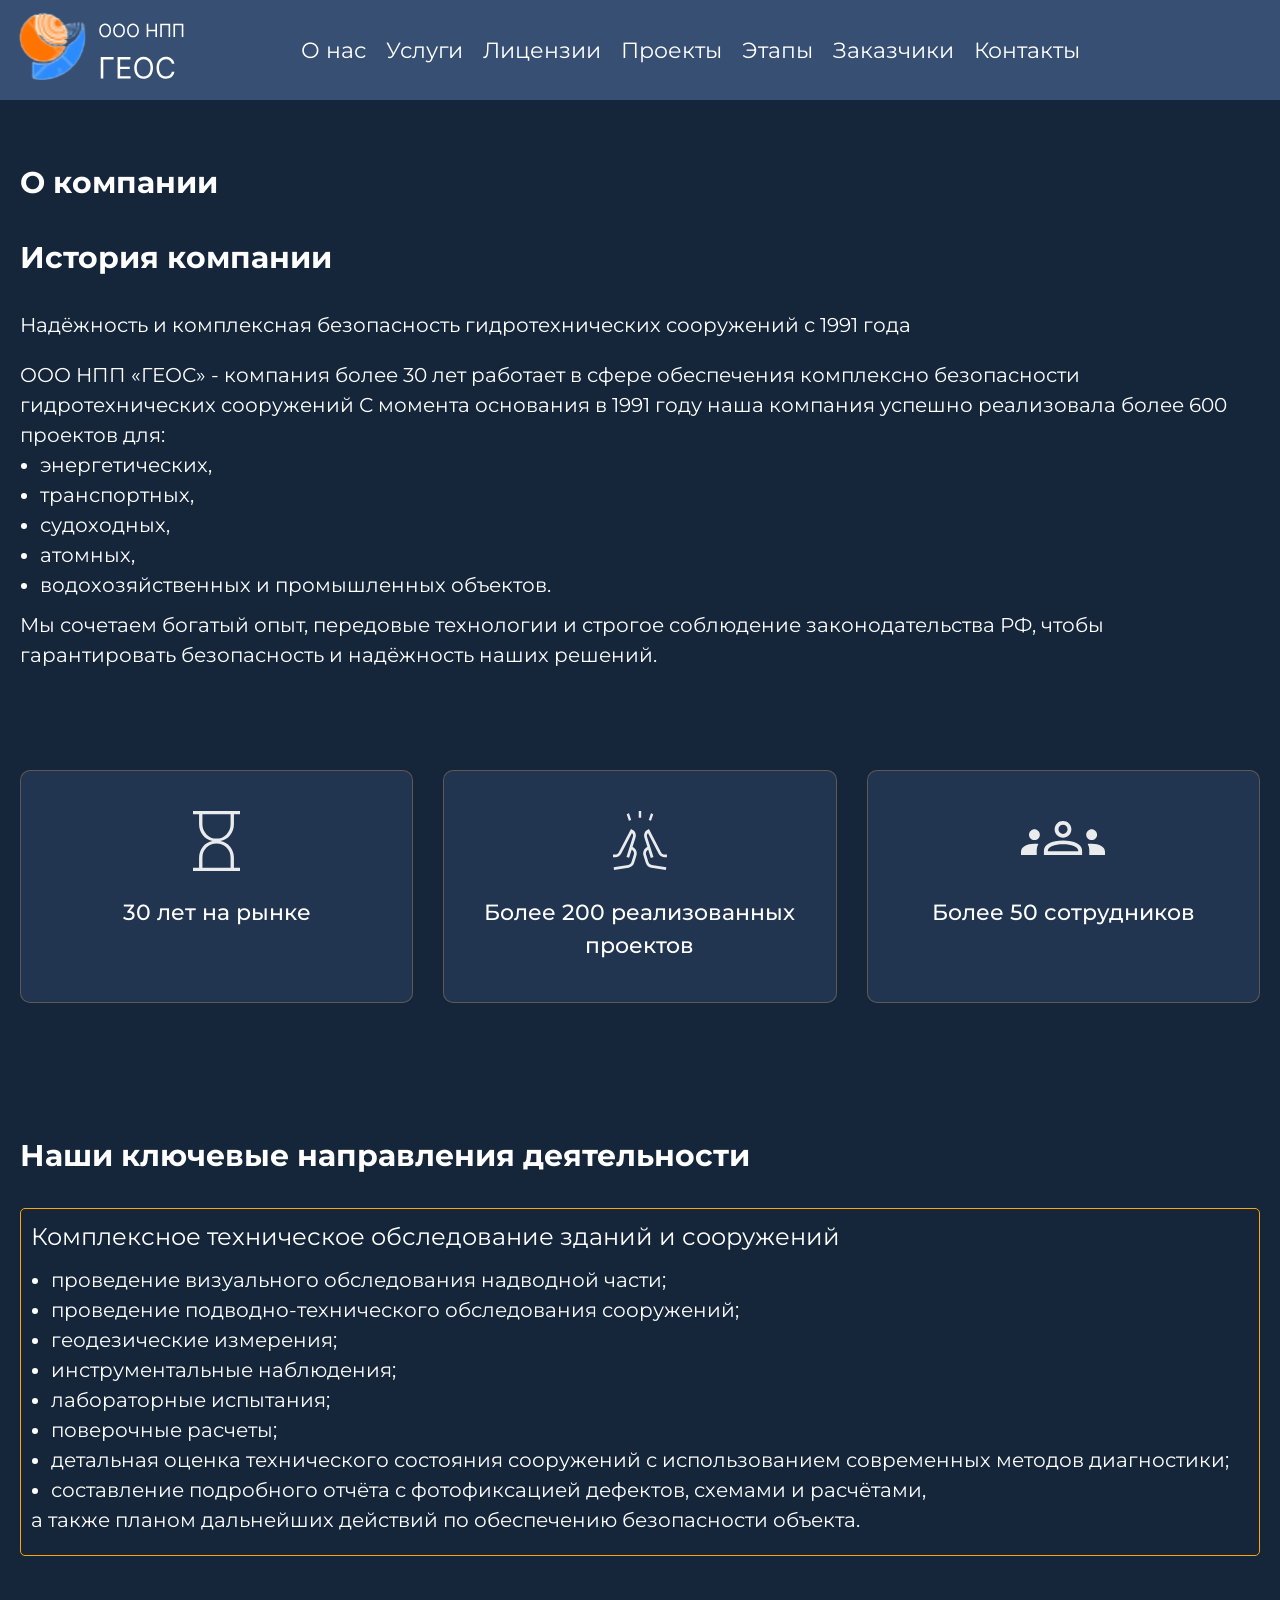
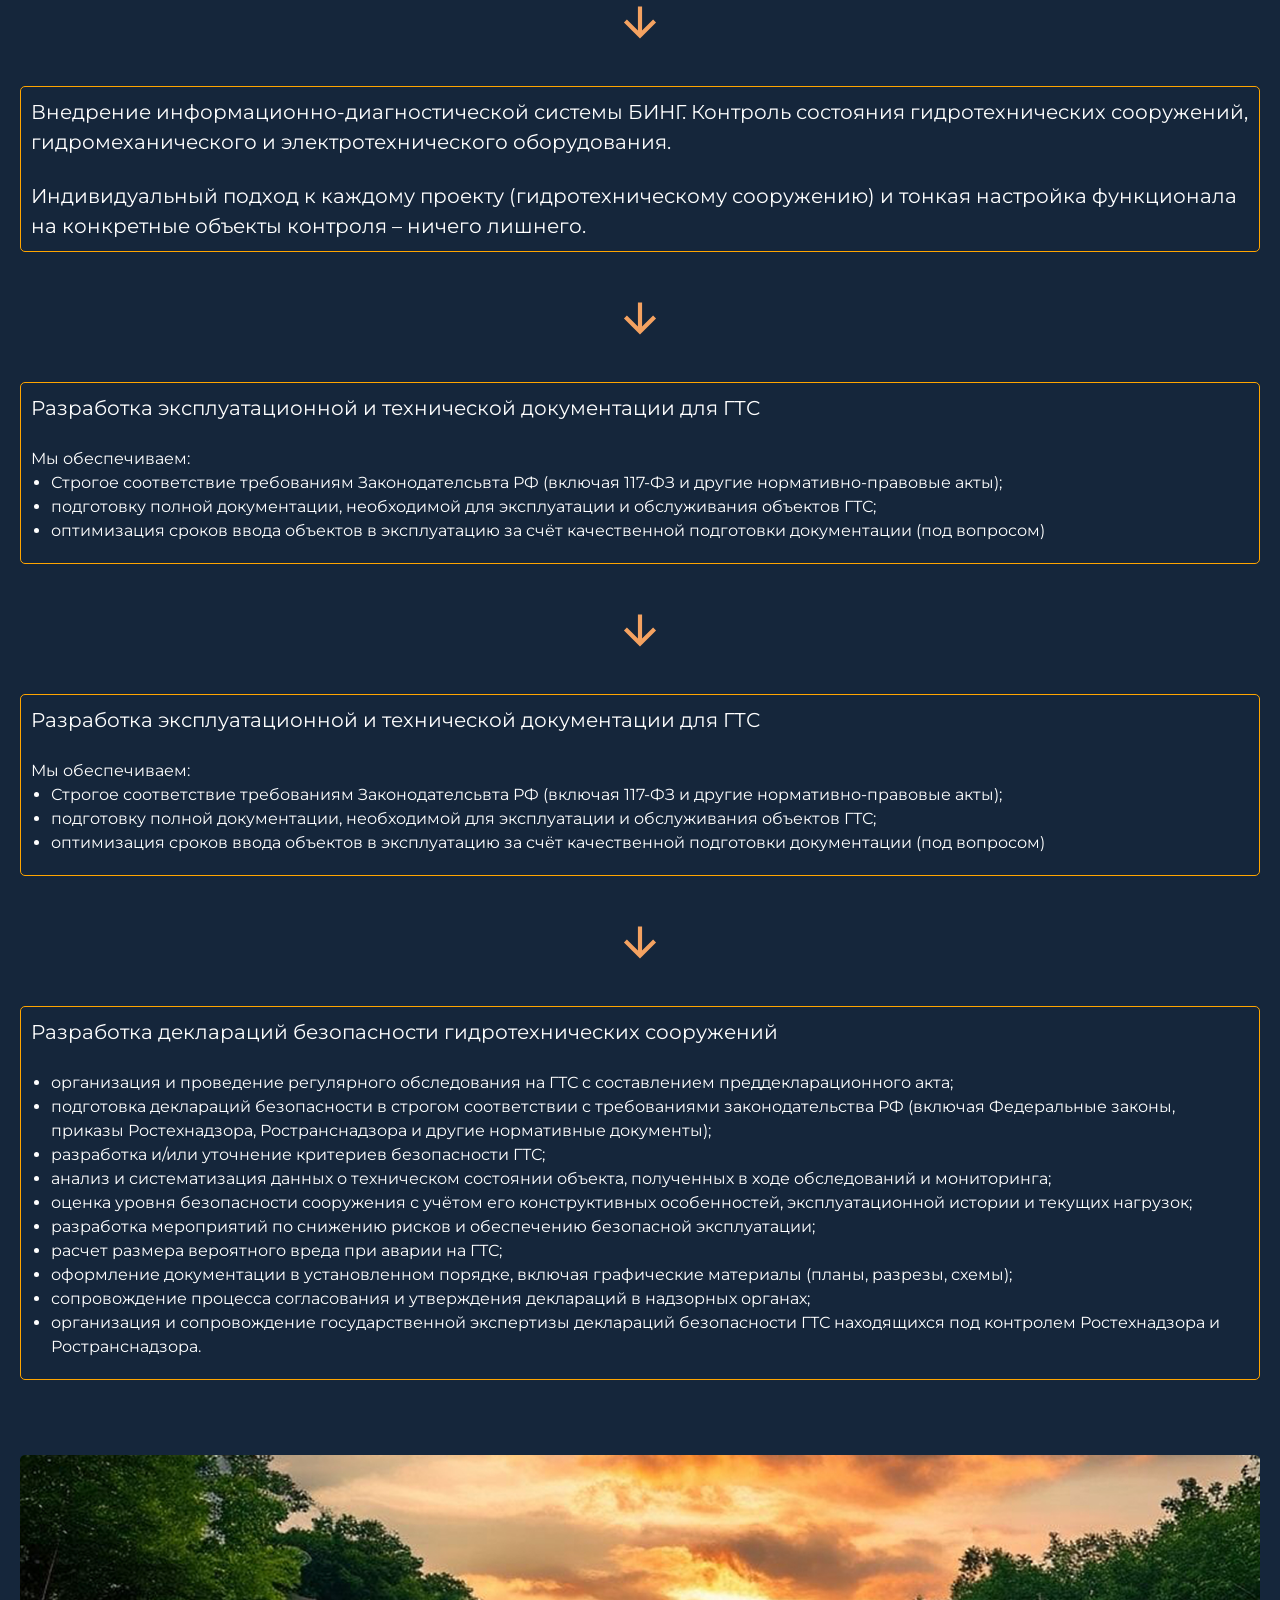
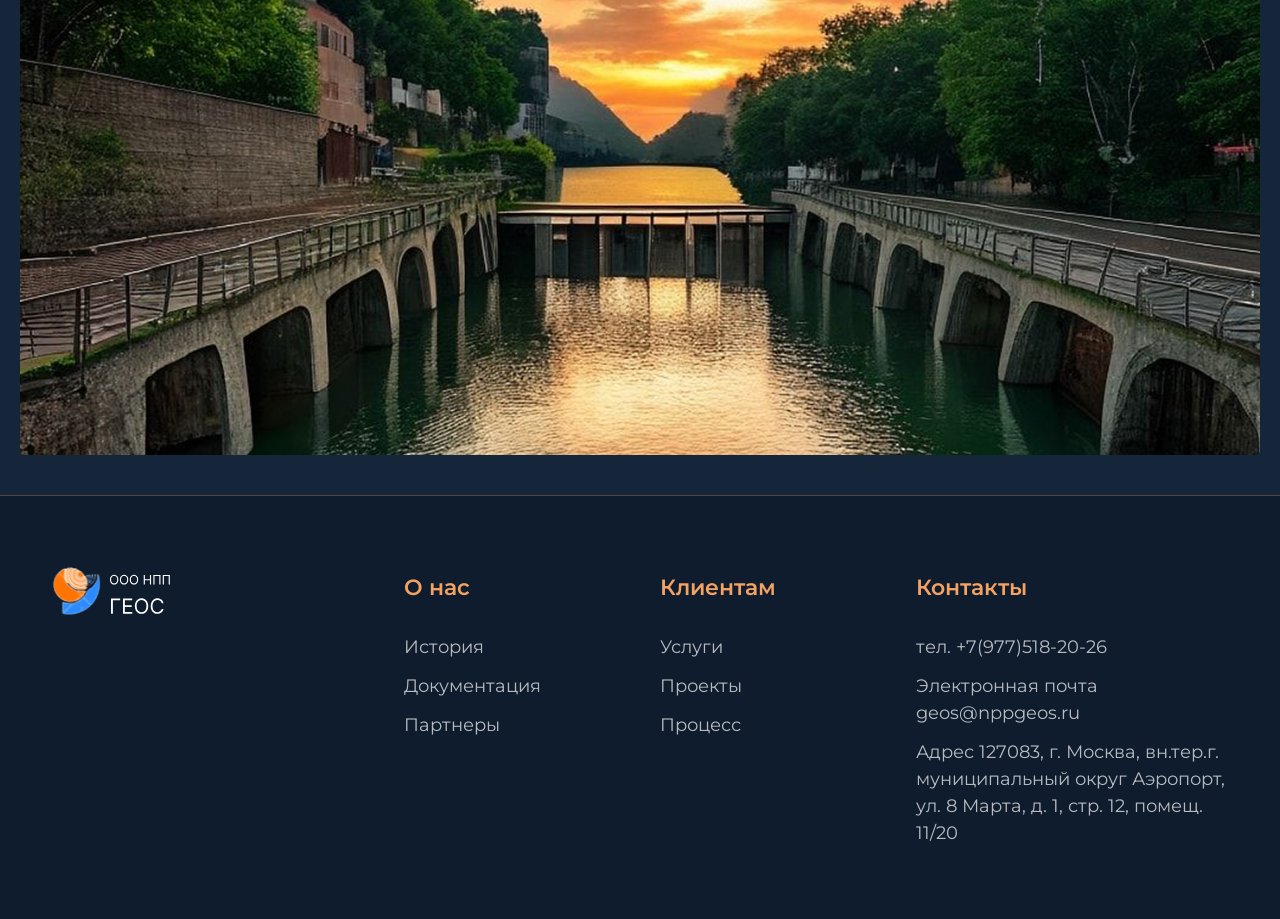
==== about_compony.html @ e4010517 "Initial commit" ====
<!DOCTYPE html>
<html lang="en">
  <head>
    <meta charset="UTF-8" />
    <meta name="viewport" content="width=device-width, initial-scale=1.0" />
    <title>О компании</title>
    <link rel="stylesheet" href="css/reset.css" />
    <link rel="stylesheet" href="css/about_compony.css" />

    <link rel="preconnect" href="https://fonts.googleapis.com" />
    <link rel="preconnect" href="https://fonts.gstatic.com" crossorigin />
    <link
      href="https://fonts.googleapis.com/css2?family=Montserrat:ital,wght@0,100..900;1,100..900&display=swap"
      rel="stylesheet"
    />
  </head>
  <body>
    <header class="header">
      <div class="header__top">
        <div class="container">
          <div class="header__top-inner">
            <a href="./index.html" class="logo">
              <img src="images/logo.svg" alt="ГЕОС" />
            </a>

            <nav class="menu">
              <ul class="menu__list">
                <li>
                  <a href="about_compony.html" class="menu__link">О нас</a>
                </li>
                <li><a href="services.html" class="menu__link">Услуги</a></li>
                <li>
                  <a href="licenses_documentation.html" class="menu__link"
                    >Лицензии</a
                  >
                </li>
                <li><a href="projects.html" class="menu__link">Проекты</a></li>
                <li><a href="#" class="menu__link">Этапы</a></li>
                <li><a href="#" class="menu__link">Заказчики</a></li>
                <li>
                  <a href="our_contacts.html" class="menu__link">Контакты</a>
                </li>
              </ul>
            </nav>

            <button class="burger-btn" aria-label="Открыть меню">
              <span class="burger-line"></span>
              <span class="burger-line"></span>
              <span class="burger-line"></span>
            </button>
          </div>
        </div>
      </div>
    </header>

    <div class="mobile-menu">
      <nav class="mobile-menu__nav">
        <ul class="mobile-menu__list">
          <li>
            <a href="about_compony.html" class="mobile-menu__link">О нас</a>
          </li>
          <li>
            <a href="services.html" class="mobile-menu__link">Услуги</a>
          </li>
          <li>
            <a href="licenses_documentation.html" class="mobile-menu__link"
              >Лицензии</a
            >
          </li>
          <li>
            <a href="projects.html" class="mobile-menu__link">Проекты</a>
          </li>
          <li><a href="#" class="mobile-menu__link">Этапы</a></li>
          <li><a href="#" class="mobile-menu__link">Заказчики</a></li>
          <li>
            <a href="our_contacts.html" class="mobile-menu__link">Контакты</a>
          </li>
        </ul>
      </nav>
    </div>

    <div class="mobile-menu">
      <nav class="mobile-menu__nav">
        <ul class="mobile-menu__list">
          <li>
            <a href="about_compony.html" class="mobile-menu__link">О нас</a>
          </li>
          <li>
            <a href="services.html" class="mobile-menu__link">Услуги</a>
          </li>
          <li>
            <a href="licenses_documentation.html" class="mobile-menu__link"
              >Лицензии</a
            >
          </li>
          <li>
            <a href="projects.html" class="mobile-menu__link">Проекты</a>
          </li>
          <li><a href="#" class="mobile-menu__link">Этапы</a></li>
          <li><a href="#" class="mobile-menu__link">Заказчики</a></li>
          <li>
            <a href="our_contacts.html" class="mobile-menu__link">Контакты</a>
          </li>
        </ul>
      </nav>
    </div>

    <main>
      <div class="container">
        <h2 class="title">О компании</h2>
        <div class="compony__history">
          <h2 class="compony__history__title">История компании</h2>
          <p class="first__paragraph">
            Надёжность и комплексная безопасность гидротехнических сооружений с
            1991 года
          </p>
          <p class="second__paragraph">
            ООО НПП «ГЕОС» - компания более 30 лет работает в сфере обеспечения
            комплексно безопасности гидротехнических сооружений С момента
            основания в 1991 году наша компания успешно реализовала более 600
            проектов для:
          </p>
          <ul class="second__paragraph__menu">
            <li class="second__paragraph__menu__item">энергетических,</li>
            <li class="second__paragraph__menu__item">транспортных,</li>
            <li class="second__paragraph__menu__item">судоходных,</li>
            <li class="second__paragraph__menu__item">атомных,</li>
            <li class="second__paragraph__menu__item">
              водохозяйственных и промышленных объектов.
            </li>
          </ul>
          <p class="third__paragraph">
            Мы сочетаем богатый опыт, передовые технологии и строгое соблюдение
            законодательства РФ, чтобы гарантировать безопасность и надёжность
            наших решений.
          </p>
        </div>
        <div class="about__info">
          <div class="about__info__card">
            <img src="./images/time.svg" alt="" />
            <p class="about__info__card__text">30 лет на рынке</p>
          </div>
          <div class="about__info__card">
            <img src="./images/project.svg" alt="" />
            <p class="about__info__card__text">
              Более 200 реализованных проектов
            </p>
          </div>
          <div class="about__info__card">
            <img
              src="./images/staffs.svg"
              alt=""
              class="about__info__card__img__staffs"
            />
            <p class="about__info__card__text__staffs">Более 50 сотрудников</p>
          </div>
        </div>
        <div class="activity">
          <h2 class="compony__activity__title">
            Наши ключевые направления деятельности
          </h2>
          <div class="first__activity">
            <p class="title__first__activity">
              Комплексное техническое обследование зданий и сооружений
            </p>
            <ul class="first__activity__list">
              <li class="item__activity__list">
                проведение визуального обследования надводной части;
              </li>
              <li class="item__activity__list">
                проведение подводно-технического обследования сооружений;
              </li>
              <li class="item__activity__list">геодезические измерения;</li>
              <li class="item__activity__list">инструментальные наблюдения;</li>
              <li class="item__activity__list">лабораторные испытания;</li>
              <li class="item__activity__list">поверочные расчеты;</li>
              <li class="item__activity__list">
                детальная оценка технического состояния сооружений с
                использованием современных методов диагностики;
              </li>
              <li class="item__activity__list">
                составление подробного отчёта с фотофиксацией дефектов, схемами
                и расчётами,
              </li>
              <p class="last__first__activity">
                а также планом дальнейших действий по обеспечению безопасности
                объекта.
              </p>
            </ul>
          </div>
          <div class="arrow__down">
            <svg viewBox="0 0 24 24">
              <path d="M12 5v14M5 12l7 7 7-7" />
            </svg>
          </div>
          <div class="second__activity">
            <p class="second__activity__text">
              Внедрение информационно-диагностической системы БИНГ. Контроль
              состояния гидротехнических сооружений, гидромеханического и
              электротехнического оборудования.
            </p>
            <br />
            <p class="second__activity__text">
              Индивидуальный подход к каждому проекту (гидротехническому
              сооружению) и тонкая настройка функционала на конкретные объекты
              контроля – ничего лишнего.
            </p>
          </div>
          <div class="arrow__down">
            <svg viewBox="0 0 24 24">
              <path d="M12 5v14M5 12l7 7 7-7" />
            </svg>
          </div>
          <div class="fourth__activity">
            <p class="title__fourth__activity">
              Разработка эксплуатационной и технической документации для ГТС
            </p>
            <br />
            <p class="text__fourth__activity">Мы обеспечиваем:</p>
            <ul class="list__third__activity">
              <li class="item__third__activity">
                Строгое соответствие требованиям Законодателсьвта РФ (включая
                117-ФЗ и другие нормативно-правовые акты);
              </li>
              <li class="item__third__activity">
                подготовку полной документации, необходимой для эксплуатации и
                обслуживания объектов ГТС;
              </li>
              <li class="item__third__activity">
                оптимизация сроков ввода объектов в эксплуатацию за счёт
                качественной подготовки документации (под вопросом)
              </li>
            </ul>
          </div>
          <div class="arrow__down">
            <svg viewBox="0 0 24 24">
              <path d="M12 5v14M5 12l7 7 7-7" />
            </svg>
          </div>
          <div class="fourth__activity">
            <p class="title__fourth__activity">
              Разработка эксплуатационной и технической документации для ГТС
            </p>
            <br />
            <p class="text__fourth__activity">Мы обеспечиваем:</p>
            <ul class="list__third__activity">
              <li class="item__third__activity">
                Строгое соответствие требованиям Законодателсьвта РФ (включая
                117-ФЗ и другие нормативно-правовые акты);
              </li>
              <li class="item__third__activity">
                подготовку полной документации, необходимой для эксплуатации и
                обслуживания объектов ГТС;
              </li>
              <li class="item__third__activity">
                оптимизация сроков ввода объектов в эксплуатацию за счёт
                качественной подготовки документации (под вопросом)
              </li>
            </ul>
          </div>
          <div class="arrow__down">
            <svg viewBox="0 0 24 24">
              <path d="M12 5v14M5 12l7 7 7-7" />
            </svg>
          </div>
          <div class="fifth__activity">
            <p class="title__fifth__activity">
              Разработка деклараций безопасности гидротехнических сооружений
            </p>
            <br />
            <ul class="list__third__activity">
              <li class="item__third__activity">
                организация и проведение регулярного обследования на ГТС с
                составлением преддекларационного акта;
              </li>
              <li class="item__third__activity">
                подготовка деклараций безопасности в строгом соответствии с
                требованиями законодательства РФ (включая Федеральные законы,
                приказы Ростехнадзора, Ространснадзора и другие нормативные
                документы);
              </li>
              <li class="item__third__activity">
                разработка и/или уточнение критериев безопасности ГТС;
              </li>
              <li class="item__third__activity">
                анализ и систематизация данных о техническом состоянии объекта,
                полученных в ходе обследований и мониторинга;
              </li>
              <li class="item__third__activity">
                оценка уровня безопасности сооружения с учётом его
                конструктивных особенностей, эксплуатационной истории и текущих
                нагрузок;
              </li>
              <li class="item__third__activity">
                разработка мероприятий по снижению рисков и обеспечению
                безопасной эксплуатации;
              </li>
              <li class="item__third__activity">
                расчет размера вероятного вреда при аварии на ГТС;
              </li>
              <li class="item__third__activity">
                оформление документации в установленном порядке, включая
                графические материалы (планы, разрезы, схемы);
              </li>
              <li class="item__third__activity">
                сопровождение процесса согласования и утверждения деклараций в
                надзорных органах;
              </li>
              <li class="item__third__activity">
                организация и сопровождение государственной экспертизы
                деклараций безопасности ГТС находящихся под контролем
                Ростехнадзора и Ространснадзора.
              </li>
            </ul>
          </div>
          <img src="./images/main-image.jpg" alt="" class="main__image" />
        </div>
      </div>
    </main>
    <footer class="footer">
      <img src="./images/logo.svg" alt="" class="footer__image" />
      <div class="container__about__us">
        <p class="about__us__title">О нас</p>
        <ul class="about__us__menu">
          <li class="about__us__menu__item">
            <a href="#" class="menu__link__item">История</a>
          </li>
          <li class="about__us__menu__item">
            <a href="#" class="menu__link__item">Документация</a>
          </li>
          <li class="about__us__menu__item">
            <a href="#" class="menu__link__item">Партнеры</a>
          </li>
        </ul>
      </div>

      <div class="container__clients">
        <p class="clients__title">Клиентам</p>
        <ul class="clients__menu">
          <li class="clients__menu__item">
            <a href="#" class="menu__link__item">Услуги</a>
          </li>
          <li class="clients__menu__item">
            <a href="#" class="menu__link__item">Проекты</a>
          </li>
          <li class="clients__menu__item">
            <a href="#" class="menu__link__item">Процесс</a>
          </li>
        </ul>
      </div>

      <div class="container__contacts">
        <p class="contacts__title">Контакты</p>
        <ul class="contacts__menu">
          <li class="contacts__menu__item">тел. +7(977)518-20-26</li>
          <li class="contacts__menu__item">
            <a href="#" class="menu__link__item"
              >Электронная почта geos@nppgeos.ru</a
            >
          </li>
          <li class="contacts__menu__item">
            <a href="#" class="menu__link__item"
              >Адрес 127083, г. Москва, вн.тер.г. муниципальный округ Аэропорт,
              ул. 8 Марта, д. 1, стр. 12, помещ. 11/20</a
            >
          </li>
        </ul>
      </div>
    </footer>

    <script>
      // Бургер меню
      const burgerBtn = document.querySelector(".burger-btn");
      const mobileMenu = document.querySelector(".mobile-menu");
      const body = document.body;

      // Создаем оверлей
      const overlay = document.createElement("div");
      overlay.className = "mobile-menu-overlay";
      document.body.appendChild(overlay);

      // Функция закрытия меню
      function closeMenu() {
        burgerBtn.classList.remove("active");
        mobileMenu.classList.remove("active");
        overlay.classList.remove("active");
        body.classList.remove("menu-open");
      }

      // Функция открытия меню
      function openMenu() {
        burgerBtn.classList.add("active");
        mobileMenu.classList.add("active");
        overlay.classList.add("active");
        body.classList.add("menu-open");
      }

      // Открытие/закрытие меню по клику на бургер
      burgerBtn.addEventListener("click", () => {
        if (mobileMenu.classList.contains("active")) {
          closeMenu();
        } else {
          openMenu();
        }
      });

      // Закрытие по клику на оверлей
      overlay.addEventListener("click", closeMenu);

      // Закрытие по клику на пункт меню (с небольшим таймаутом, чтобы ссылка успела сработать)
      const mobileLinks = document.querySelectorAll(".mobile-menu__link");
      mobileLinks.forEach((link) => {
        link.addEventListener("click", (e) => {
          const href = link.getAttribute("href");

          // Если это якорная ссылка (#) — предотвращаем переход, только закрываем
          if (href === "#" || href === "") {
            e.preventDefault();
            closeMenu();
            return;
          }

          // Для обычных ссылок (about_compony.html и т.д.) — закрываем меню с задержкой
          // чтобы браузер успел инициировать переход
          setTimeout(closeMenu, 100);
        });
      });

      // Закрытие по Escape
      document.addEventListener("keydown", (e) => {
        if (e.key === "Escape" && mobileMenu.classList.contains("active")) {
          closeMenu();
        }
      });

      // Закрытие при ресайзе экрана (если меню было открыто на мобильном и перешли на десктоп)
      window.addEventListener("resize", () => {
        if (
          window.innerWidth > 992 &&
          mobileMenu.classList.contains("active")
        ) {
          closeMenu();
        }
      });
    </script>
  </body>
</html>
---- css/about_compony.css ----
/* ======================
   ПЕРЕМЕННЫЕ И БАЗОВЫЕ СТИЛИ
====================== */

:root {
  --color-primary: #15263b;
  --color-secondary: #364f72;
  --color-accent: #f4a261;
  --color-accent-dark: #e76f51;
  --color-accent-hover: #e59349;
  --color-light-bg: #e8f4f8;
  --color-text: #ffffff;
  --color-text-muted: rgba(255, 255, 255, 0.7);
  --color-border: rgba(244, 162, 97, 0.3);

  --font-xs: 14px;
  --font-sm: 16px;
  --font-base: 18px;
  --font-md: 22px;
  --font-lg: 28px;
  --font-xl: 36px;
  --font-2xl: 48px;
  --font-3xl: 72px;

  --transition-fast: 0.2s ease-in-out;
  --transition-base: 0.3s ease;
  --transition-slow: 0.4s ease;

  --shadow-sm: 0 4px 12px rgba(0, 0, 0, 0.15);
  --shadow-md: 0 8px 20px rgba(244, 162, 97, 0.3);
  --shadow-lg: 0 15px 40px rgba(244, 162, 97, 0.25);
  --shadow-xl: 0 20px 40px rgba(0, 0, 0, 0.4);

  --radius-sm: 5px;
  --radius-md: 10px;
}

html {
  box-sizing: border-box;
}

*,
*::before,
*::after {
  box-sizing: inherit;
}

body {
  margin: 0;
  font-family: "Montserrat";
  line-height: 1.5;
  background-color: #15263b;
  color: #fff;
}

a {
  text-decoration: none;
  color: inherit;
}

ul {
  list-style: none;
  padding: 0;
  margin: 0;
}

.container {
  max-width: 1370px;
  margin: 0 auto;
  padding: 0 20px;
}

.header {
  min-height: auto;
  color: #fff;
  background-repeat: no-repeat;
  background-position: center;
  background-size: cover;
  background-color: #15263b;
  margin-bottom: 60px;
}

/* ======================
       TOP BAR
    ====================== */

.header__top {
  width: 100%;
  background-color: #364f72;
}

.header__top-inner {
  height: 100px;
  display: grid;
  grid-template-columns: 250px 1fr 150px;
  align-items: center;
}

.header__top .container {
  max-width: 100%;
  padding: 0 15px;
}

.logo {
  justify-self: start;
}

.logo img {
  display: block;
  width: 170px;
}

/* ======================
       MENU
    ====================== */

.menu {
  justify-self: center;
}

.menu__list {
  display: flex;
  align-items: center;
  gap: 35px;
}

.menu__link {
  font-size: var(--font-lg);
  transition: var(--transition-base);
  white-space: nowrap;
  position: relative;
  padding: 5px 0;
}

.menu__link::after {
  content: "";
  position: absolute;
  bottom: 0;
  left: 50%;
  width: 0;
  height: 2px;
  background: var(--color-accent);
  transition: all var(--transition-base);
  transform: translateX(-50%);
}

.menu__link:hover {
  opacity: 1;
  color: var(--color-accent);
}

.menu__link:hover::after {
  width: 100%;
}

.compony__history__title,
.title,
.compony__activity__title {
  font-size: 30px;
  margin-bottom: 30px;
}

.first__paragraph {
  font-size: 20px;
  margin-bottom: 20px;
}

.second__paragraph {
  line-height: 1.5;
  font-size: 20px;
}

.second__paragraph__menu {
  font-size: 20px;
  line-height: 1.5;
  list-style-type: disc;
  margin-left: 20px;
  margin-bottom: 10px;
}

.third__paragraph {
  line-height: 1.5;
  font-size: 20px;
  margin-bottom: 50px;
}

/* ======================
   ABOUT INFO (СТАТИСТИКА)
====================== */

.about__info {
  display: grid;
  grid-template-columns: repeat(3, 1fr);
  gap: 30px;
  padding: 50px 0;
  margin-bottom: 80px;
}

.about__info__card {
  background: rgba(54, 79, 114, 0.4);
  border: 1px solid var(--color-border);
  border-radius: var(--radius-md);
  padding: 40px 20px;
  display: flex;
  flex-direction: column;
  align-items: center;
  text-align: center;
  transition: all var(--transition-base);
}

.about__info__card:hover {
  border-color: var(--color-accent);
  transform: translateY(-5px);
  background: rgba(54, 79, 114, 0.6);
  box-shadow: var(--shadow-lg);
}

.about__info__card img {
  height: 60px;
  width: auto;
  margin-bottom: 25px;
  filter: brightness(0) invert(1);
  opacity: 0.9;
  transition: transform var(--transition-base);
}

.about__info__card:hover img {
  transform: scale(1.1);
}

.about__info__card__img__staffs {
  height: 35px !important;
  margin-top: 10px;
}

.about__info__card__text,
.about__info__card__text__staffs {
  max-width: 100%;
  font-size: var(--font-md);
  font-weight: 500;
  margin: 0;
}

.about__info__card__text__staffs {
  margin-top: 15px;
}

.first__activity,
.second__activity,
.third__activity,
.fourth__activity,
.fifth__activity {
  border: 1px solid orange;
  padding: 10px;
  border-radius: 5px;
}

.title__first__activity {
  font-size: 24px;
  line-height: 1.5;
  margin-bottom: 10px;
}

.first__activity__list {
  font-size: 20px;
  line-height: 1.5;
  list-style-type: disc;
  margin-left: 20px;
  margin-bottom: 10px;
}

.last__first__activity {
  margin-left: -20px;
}

.arrow__down {
  width: 50px;
  height: 50px;
  margin: 40px auto;
}

.arrow__down svg {
  width: 100%;
  height: 100%;
  fill: none;
  stroke: #f4a261;
  stroke-width: 2;
}

.second__activity__text {
  font-size: 20px;
  line-height: 1.5;
}

.title__third__activity,
.title__fourth__activity,
.title__fifth__activity {
  font-size: 20px;
  line-height: 1.5;
}

.list__third__activity {
  list-style-type: disc;
  margin-left: 20px;
  margin-bottom: 10px;
}

.fifth__activity {
  margin-bottom: 75px;
}

.main__image {
  display: block;
  width: 100%;
  height: auto;
  border-radius: 5px;
  margin-bottom: 40px;
}

/* ======================
   FOOTER
====================== */

.footer {
  display: grid;
  grid-template-columns: 1.5fr 1fr 1fr 1.5fr;
  gap: 40px;
  padding: 60px 40px;
  background: #0f1c2e;
  border-top: 1px solid var(--color-border);
  margin-top: 0;
}

.footer__image {
  height: 70px;
  padding-top: 5px;
  margin-left: 10px;
}

.about__us__title,
.clients__title,
.contacts__title {
  font-size: var(--font-md);
  padding-top: 15px;
  margin-bottom: 30px;
  color: var(--color-accent);
  font-weight: 600;
}

.about__us__menu__item,
.clients__menu__item,
.contacts__menu__item {
  font-size: var(--font-base);
  margin-bottom: 12px;
  line-height: 1.5;
  color: var(--color-text-muted);
  transition: color var(--transition-base);
}

.about__us__menu__item:hover,
.clients__menu__item:hover,
.contacts__menu__item:hover {
  color: var(--color-accent);
}

.menu__link__item {
  transition: color var(--transition-base);
}

.menu__link__item:hover {
  color: var(--color-accent);
}

.btn-reset-zoom {
  background: white;
  width: 30px;
  height: 30px;
  display: flex;
  align-items: center;
  justify-content: center;
  font-size: 18px;
  cursor: pointer;
  border-radius: 4px;
}

/* ==========================================
   1400px
========================================== */

@media (max-width: 1400px) {
  .header__title {
    font-size: 60px;
  }

  .menu__list {
    gap: 20px;
  }

  .menu__link {
    font-size: 22px;
  }
}

/* ==========================================
   1200px
========================================== */

@media (max-width: 1200px) {
  .menu__list {
    gap: 15px;
  }

  .menu__link {
    font-size: 20px;
  }

  .compony__history__title,
  .title,
  .compony__activity__title {
    font-size: 26px;
  }

  .first__paragraph,
  .second__paragraph,
  .third__paragraph,
  .second__paragraph__menu {
    font-size: 18px;
  }

  .about__info__card__text,
  .about__info__card__text__staffs {
    font-size: 20px;
  }

  .title__first__activity {
    font-size: 22px;
  }

  .first__activity__list,
  .second__activity__text,
  .title__third__activity,
  .title__fourth__activity,
  .title__fifth__activity {
    font-size: 18px;
  }
}

/* ==========================================
   992px (TABLET)
========================================== */

@media (max-width: 992px) {
  .container {
    padding: 0 15px;
  }

  /* Header */
  .header {
    margin-bottom: 40px;
  }

  .header__top-inner {
    display: flex;
    flex-direction: column;
    height: auto;
    padding: 20px 0;
    gap: 20px;
  }

  .menu {
    width: 100%;
  }

  .menu__list {
    justify-content: center;
    flex-wrap: wrap;
    gap: 15px;
  }

  .menu__link {
    font-size: 18px;
  }

  /* Statistics */
  .about__info {
    grid-template-columns: repeat(2, 1fr);
  }

  .about__info__card {
    flex: 1 1 calc(50% - 15px);
  }

  /* Activity sections */
  .compony__history__title,
  .title,
  .compony__activity__title {
    font-size: 24px;
  }

  .first__paragraph,
  .second__paragraph,
  .third__paragraph,
  .second__paragraph__menu {
    font-size: 17px;
  }

  .about__info__card__text,
  .about__info__card__text__staffs {
    font-size: 18px;
  }

  .title__first__activity {
    font-size: 20px;
  }

  .first__activity__list,
  .second__activity__text,
  .title__third__activity,
  .title__fourth__activity,
  .title__fifth__activity {
    font-size: 17px;
  }

  /* Footer */
  .footer {
    grid-template-columns: repeat(2, 1fr);
    gap: 30px;
    padding: 40px 30px;
  }
}

/* ==========================================
   768px (MOBILE)
========================================== */

@media (max-width: 768px) {
  .header {
    margin-bottom: 30px;
  }

  .header__top-inner {
    padding: 15px 0;
  }

  .logo img {
    width: 140px;
  }

  .menu__list {
    gap: 12px;
  }

  .menu__link {
    font-size: 16px;
  }

  .compony__history__title,
  .title,
  .compony__activity__title {
    font-size: 22px;
    margin-bottom: 20px;
  }

  .first__paragraph,
  .second__paragraph,
  .third__paragraph,
  .second__paragraph__menu {
    font-size: 16px;
  }

  .about__info {
    grid-template-columns: 1fr;
  }

  .about__info__card {
    flex: 1 1 100%;
  }

  .about__info__card img {
    height: 45px;
    margin-bottom: 25px;
  }

  .about__info__card__text,
  .about__info__card__text__staffs {
    font-size: 18px;
  }

  .first__activity,
  .second__activity,
  .third__activity,
  .fourth__activity,
  .fifth__activity {
    padding: 15px;
  }

  .title__first__activity {
    font-size: 18px;
  }

  .first__activity__list,
  .second__activity__text,
  .title__third__activity,
  .title__fourth__activity,
  .title__fifth__activity {
    font-size: 16px;
  }

  .arrow__down {
    width: 40px;
    height: 40px;
    margin: 30px auto;
  }

  .fifth__activity {
    margin-bottom: 50px;
  }

  .main__image {
    margin-bottom: 30px;
  }

  /* Footer */
  .footer {
    grid-template-columns: 1fr;
    text-align: center;
    padding: 30px 20px;
    gap: 25px;
  }

  .footer__image {
    margin: 0 auto;
  }

  .about__us__title,
  .clients__title,
  .contacts__title {
    font-size: 20px;
    margin-bottom: 20px;
  }

  .about__us__menu__item,
  .clients__menu__item,
  .contacts__menu__item {
    font-size: 16px;
    margin-bottom: 10px;
  }
}

/* ==========================================
   576px
========================================== */

@media (max-width: 576px) {
  .header__top-inner {
    padding: 15px 0;
  }

  .logo img {
    width: 120px;
  }

  .menu__list {
    flex-direction: column;
    gap: 10px;
  }

  .menu__link {
    font-size: 15px;
  }

  .compony__history__title,
  .title,
  .compony__activity__title {
    font-size: 20px;
  }

  .first__paragraph,
  .second__paragraph,
  .third__paragraph,
  .second__paragraph__menu {
    font-size: 15px;
  }

  .about__info__card {
    padding: 25px 15px;
  }

  .about__info__card__text,
  .about__info__card__text__staffs {
    font-size: 18px;
  }

  .first__activity,
  .second__activity,
  .third__activity,
  .fourth__activity,
  .fifth__activity {
    padding: 12px;
  }

  .title__first__activity {
    font-size: 17px;
  }

  .first__activity__list,
  .second__activity__text,
  .title__third__activity,
  .title__fourth__activity,
  .title__fifth__activity {
    font-size: 15px;
  }

  .first__activity__list,
  .second__paragraph__menu,
  .list__third__activity {
    margin-left: 15px;
  }

  .last__first__activity {
    margin-left: -15px;
  }

  .arrow__down {
    width: 35px;
    height: 35px;
    margin: 25px auto;
  }
}

/* ==========================================
   420px (SMALL MOBILE)
========================================== */

@media (max-width: 420px) {
  .logo img {
    width: 100px;
  }

  .menu__link {
    font-size: 14px;
  }

  .compony__history__title,
  .title,
  .compony__activity__title {
    font-size: 18px;
  }

  .first__paragraph,
  .second__paragraph,
  .third__paragraph,
  .second__paragraph__menu {
    font-size: 14px;
  }

  .about__info__card__text,
  .about__info__card__text__staffs {
    font-size: 15px;
  }

  .title__first__activity {
    font-size: 16px;
  }

  .first__activity__list,
  .second__activity__text,
  .title__third__activity,
  .title__fourth__activity,
  .title__fifth__activity {
    font-size: 14px;
  }

  .footer {
    padding: 25px 15px;
  }

  .about__us__title,
  .clients__title,
  .contacts__title {
    font-size: 18px;
  }

  .about__us__menu__item,
  .clients__menu__item,
  .contacts__menu__item {
    font-size: 14px;
  }
}

/* ======================
   БУРГЕР МЕНЮ
====================== */

.burger-btn {
  display: none;
  width: 40px;
  height: 30px;
  background: transparent;
  border: none;
  cursor: pointer;
  padding: 0;
  position: relative;
  z-index: 10001;
  justify-self: end;
  margin-right: 10px;
}

.burger-line {
  display: block;
  width: 100%;
  height: 3px;
  background: var(--color-text);
  border-radius: 3px;
  position: absolute;
  left: 0;
  transition: all 0.3s ease;
}

.burger-line:nth-child(1) {
  top: 0;
}

.burger-line:nth-child(2) {
  top: 50%;
  transform: translateY(-50%);
}

.burger-line:nth-child(3) {
  bottom: 0;
}

/* Анимация крестика */
.burger-btn.active .burger-line:nth-child(1) {
  top: 50%;
  transform: translateY(-50%) rotate(45deg);
  background: var(--color-accent);
}

.burger-btn.active .burger-line:nth-child(2) {
  opacity: 0;
}

.burger-btn.active .burger-line:nth-child(3) {
  bottom: 50%;
  transform: translateY(50%) rotate(-45deg);
  background: var(--color-accent);
}

/* Мобильное меню */
.mobile-menu {
  position: fixed;
  top: 0;
  right: -100%;
  width: 300px;
  height: 100vh;
  background: linear-gradient(
    135deg,
    var(--color-primary) 0%,
    var(--color-secondary) 100%
  );
  z-index: 10000; /* ← было 1000, стало 10000 */
  transition: right 0.4s ease;
  box-shadow: -5px 0 25px rgba(0, 0, 0, 0.3);
  overflow-y: auto;
  padding-top: 100px;
}

.mobile-menu.active {
  right: 0;
}

.mobile-menu-overlay {
  position: fixed;
  top: 0;
  left: 0;
  width: 100%;
  height: 100%;
  background: rgba(0, 0, 0, 0.6);
  z-index: 9999; /* ← было 999, стало 9999 */
  opacity: 0;
  visibility: hidden;
  transition: all 0.3s ease;
  pointer-events: none; /* ← ВАЖНО: не блокирует клики, когда скрыт */
}

.mobile-menu-overlay.active {
  opacity: 1;
  visibility: visible;
  pointer-events: auto; /* ← становится кликабельным только когда активен */
}

.mobile-menu__nav {
  padding: 20px;
}

.mobile-menu__list {
  display: flex;
  flex-direction: column;
  gap: 0;
}

.mobile-menu__link {
  display: block;
  padding: 18px 20px;
  font-size: 18px;
  color: var(--color-text);
  border-bottom: 1px solid rgba(244, 162, 97, 0.2);
  transition: all 0.3s ease;
  position: relative;
  overflow: hidden;
}

.mobile-menu__link::before {
  content: "";
  position: absolute;
  left: 0;
  top: 0;
  width: 4px;
  height: 100%;
  background: var(--color-accent);
  transform: scaleY(0);
  transition: transform 0.3s ease;
}

.mobile-menu__link:hover {
  background: rgba(244, 162, 97, 0.1);
  padding-left: 30px;
  color: var(--color-accent);
}

.mobile-menu__link:hover::before {
  transform: scaleY(1);
}

/* Оверлей */
.mobile-menu-overlay {
  position: fixed;
  top: 0;
  left: 0;
  width: 100%;
  height: 100%;
  background: rgba(0, 0, 0, 0.6);
  z-index: 999;
  opacity: 0;
  visibility: hidden;
  transition: all 0.3s ease;
}

.mobile-menu-overlay.active {
  opacity: 1;
  visibility: visible;
}

/* Блокировка скролла body */
body.menu-open {
  overflow: hidden;
}

/* ======================
   АДАПТИВНОСТЬ ДЛЯ БУРГЕРА
====================== */

@media (max-width: 992px) {
  .burger-btn {
    display: flex;
    flex-direction: column;
    justify-content: space-between;
  }

  .menu {
    display: none;
  }

  .header__top-inner {
    grid-template-columns: 200px 1fr 50px;
  }
}

@media (max-width: 576px) {
  .mobile-menu {
    width: 100%;
    right: -100%;
  }

  .header__top-inner {
    grid-template-columns: 150px 1fr 40px;
  }

  .burger-btn {
    width: 35px;
    height: 25px;
  }

  .mobile-menu__link {
    font-size: 16px;
    padding: 15px 20px;
  }
}
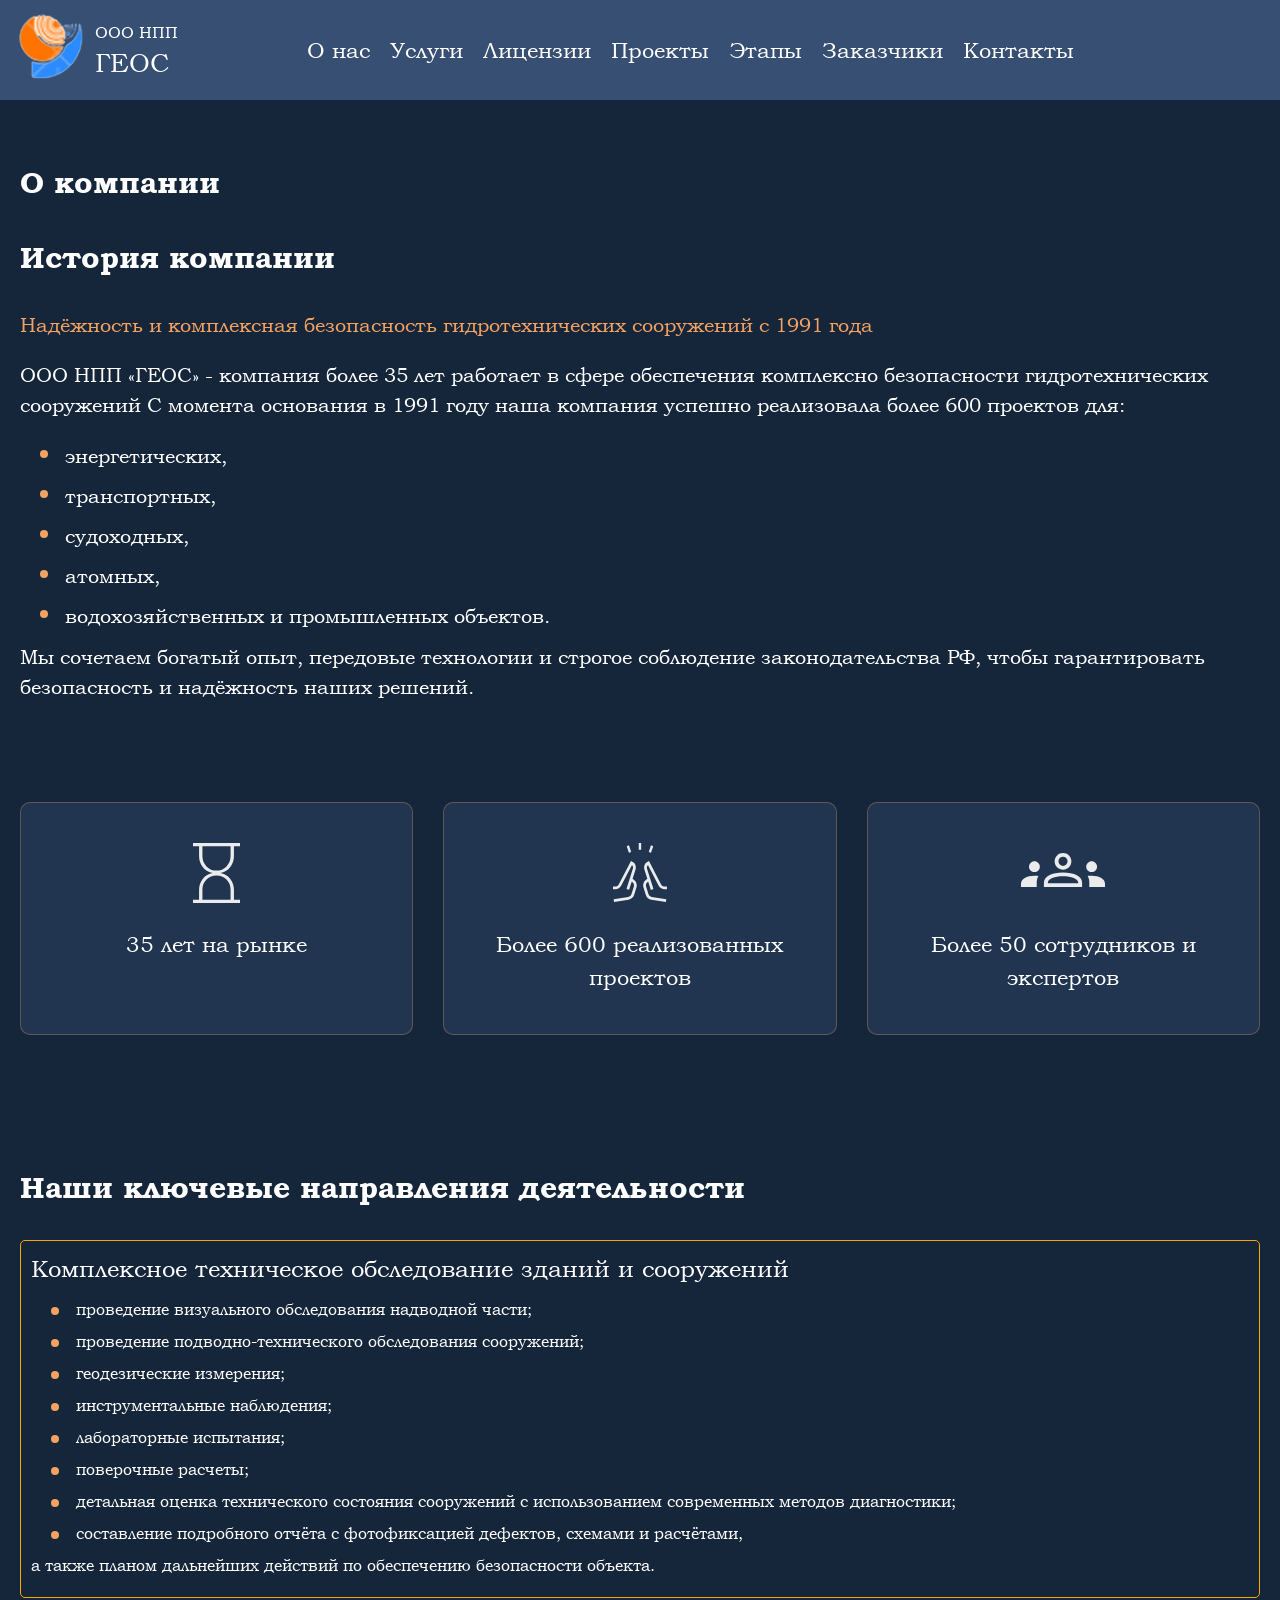
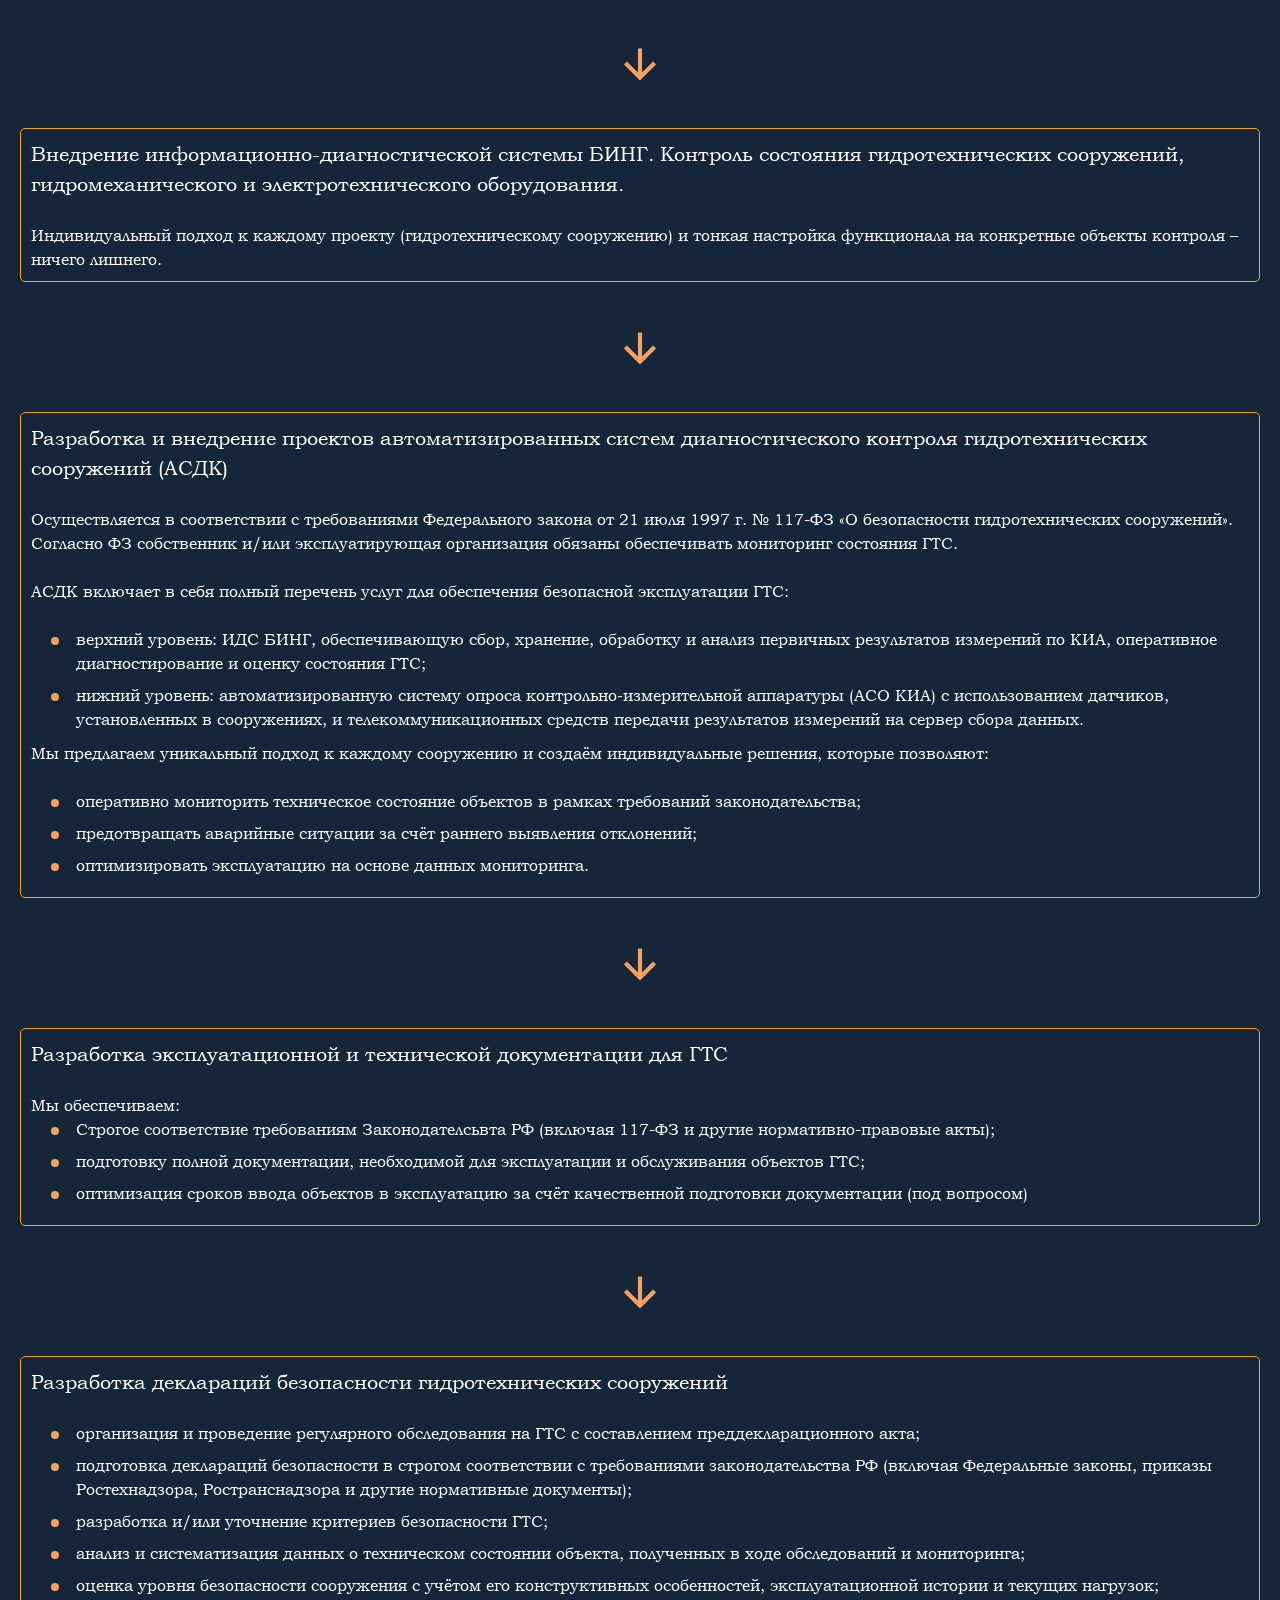
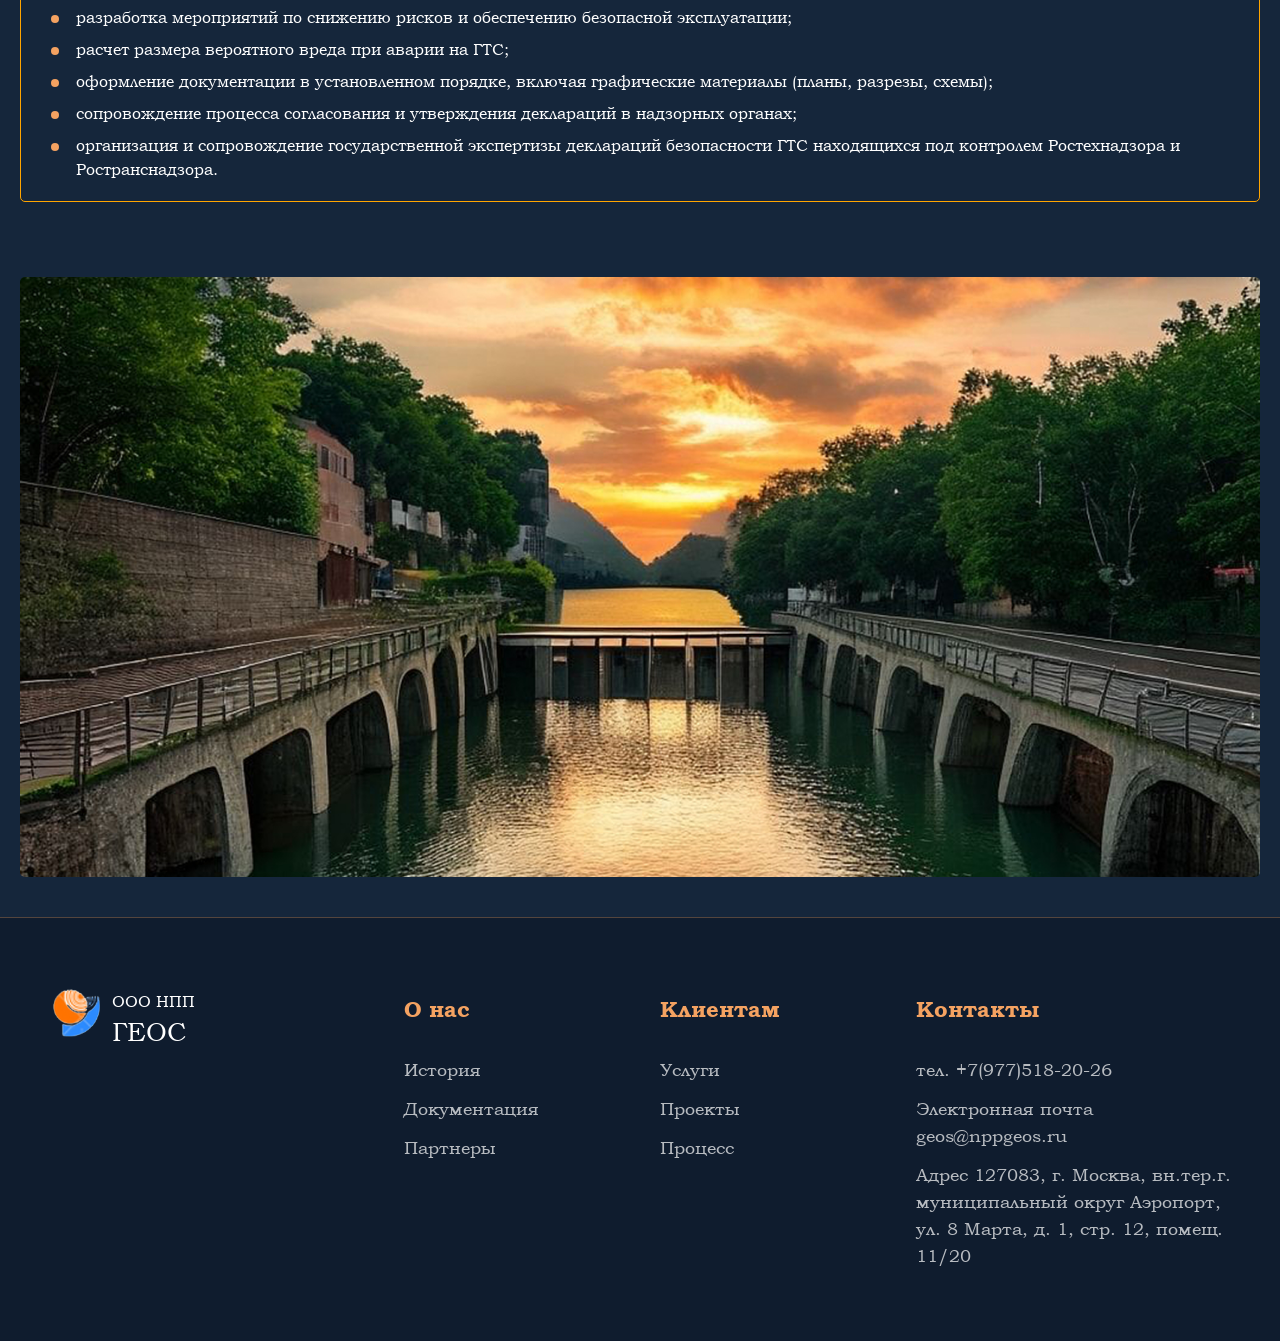
==== commit 3c48ba03: "Новый шрифт, общие правки" ====
--- a/about_compony.html
+++ b/about_compony.html
@@ -19,8 +19,12 @@
       <div class="header__top">
         <div class="container">
           <div class="header__top-inner">
-            <a href="./index.html" class="logo">
-              <img src="images/logo.svg" alt="ГЕОС" />
+            <a href="index.html" class="logo">
+              <img src="images/logo.png" alt="ГЕОС" />
+              <div class="logo__text">
+                <p class="text__npp">ООО НПП</p>
+                <p class="text__geos">ГЕОС</p>
+              </div>
             </a>
 
             <nav class="menu">
@@ -36,13 +40,45 @@
                 </li>
                 <li><a href="projects.html" class="menu__link">Проекты</a></li>
                 <li><a href="#" class="menu__link">Этапы</a></li>
-                <li><a href="#" class="menu__link">Заказчики</a></li>
+                <li>
+                  <a href="customers.html" class="menu__link">Заказчики</a>
+                </li>
                 <li>
                   <a href="our_contacts.html" class="menu__link">Контакты</a>
                 </li>
               </ul>
             </nav>
 
+            <!-- Внутри <div class="header__top-inner"> -->
+            <!-- <button
+              id="theme-toggle"
+              class="theme-toggle-btn"
+              aria-label="Переключить тему"
+            >
+            
+              <svg
+                xmlns="http://www.w3.org/2000/svg"
+                width="24"
+                height="24"
+                viewBox="0 0 24 24"
+                fill="none"
+                stroke="currentColor"
+                stroke-width="2"
+                stroke-linecap="round"
+                stroke-linejoin="round"
+              >
+                <circle cx="12" cy="12" r="5"></circle>
+                <line x1="12" y1="1" x2="12" y2="3"></line>
+                <line x1="12" y1="21" x2="12" y2="23"></line>
+                <line x1="4.22" y1="4.22" x2="5.64" y2="5.64"></line>
+                <line x1="18.36" y1="18.36" x2="19.78" y2="19.78"></line>
+                <line x1="1" y1="12" x2="3" y2="12"></line>
+                <line x1="21" y1="12" x2="23" y2="12"></line>
+                <line x1="4.22" y1="19.78" x2="5.64" y2="18.36"></line>
+                <line x1="18.36" y1="5.64" x2="19.78" y2="4.22"></line>
+              </svg>
+            </button> -->
+
             <button class="burger-btn" aria-label="Открыть меню">
               <span class="burger-line"></span>
               <span class="burger-line"></span>
@@ -71,7 +107,9 @@
             <a href="projects.html" class="mobile-menu__link">Проекты</a>
           </li>
           <li><a href="#" class="mobile-menu__link">Этапы</a></li>
-          <li><a href="#" class="mobile-menu__link">Заказчики</a></li>
+          <li>
+            <a href="customers.html" class="mobile-menu__link">Заказчики</a>
+          </li>
           <li>
             <a href="our_contacts.html" class="mobile-menu__link">Контакты</a>
           </li>
@@ -115,7 +153,7 @@
             1991 года
           </p>
           <p class="second__paragraph">
-            ООО НПП «ГЕОС» - компания более 30 лет работает в сфере обеспечения
+            ООО НПП «ГЕОС» - компания более 35 лет работает в сфере обеспечения
             комплексно безопасности гидротехнических сооружений С момента
             основания в 1991 году наша компания успешно реализовала более 600
             проектов для:
@@ -138,12 +176,12 @@
         <div class="about__info">
           <div class="about__info__card">
             <img src="./images/time.svg" alt="" />
-            <p class="about__info__card__text">30 лет на рынке</p>
+            <p class="about__info__card__text">35 лет на рынке</p>
           </div>
           <div class="about__info__card">
             <img src="./images/project.svg" alt="" />
             <p class="about__info__card__text">
-              Более 200 реализованных проектов
+              Более 600 реализованных проектов
             </p>
           </div>
           <div class="about__info__card">
@@ -152,7 +190,9 @@
               alt=""
               class="about__info__card__img__staffs"
             />
-            <p class="about__info__card__text__staffs">Более 50 сотрудников</p>
+            <p class="about__info__card__text__staffs">
+              Более 50 сотрудников и экспертов
+            </p>
           </div>
         </div>
         <div class="activity">
@@ -200,7 +240,7 @@
               электротехнического оборудования.
             </p>
             <br />
-            <p class="second__activity__text">
+            <p class="text__fourth__activity">
               Индивидуальный подход к каждому проекту (гидротехническому
               сооружению) и тонкая настройка функционала на конкретные объекты
               контроля – ничего лишнего.
@@ -213,22 +253,51 @@
           </div>
           <div class="fourth__activity">
             <p class="title__fourth__activity">
-              Разработка эксплуатационной и технической документации для ГТС
-            </p>
-            <br />
-            <p class="text__fourth__activity">Мы обеспечиваем:</p>
-            <ul class="list__third__activity">
-              <li class="item__third__activity">
-                Строгое соответствие требованиям Законодателсьвта РФ (включая
-                117-ФЗ и другие нормативно-правовые акты);
-              </li>
-              <li class="item__third__activity">
-                подготовку полной документации, необходимой для эксплуатации и
-                обслуживания объектов ГТС;
-              </li>
-              <li class="item__third__activity">
-                оптимизация сроков ввода объектов в эксплуатацию за счёт
-                качественной подготовки документации (под вопросом)
+              Разработка и внедрение проектов автоматизированных систем
+              диагностического контроля гидротехнических сооружений (АСДК)
+            </p>
+            <br />
+            <p class="text__fourth__activity">
+              Осуществляется в соответствии с требованиями Федерального закона
+              от 21 июля 1997 г. № 117-ФЗ «О безопасности гидротехнических
+              сооружений». Согласно ФЗ собственник и/или эксплуатирующая
+              организация обязаны обеспечивать мониторинг состояния ГТС.
+            </p>
+            <br />
+            <p class="text__fourth__activity">
+              АСДК включает в себя полный перечень услуг для обеспечения
+              безопасной эксплуатации ГТС:
+            </p>
+            <br />
+            <ul class="first__activity__list">
+              <li class="item__activity__list">
+                верхний уровень: ИДС БИНГ, обеспечивающую сбор, хранение,
+                обработку и анализ первичных результатов измерений по КИА,
+                оперативное диагностирование и оценку состояния ГТС;
+              </li>
+              <li class="item__activity__list">
+                нижний уровень: автоматизированную систему опроса
+                контрольно‑измерительной аппаратуры (АСО КИА) с использованием
+                датчиков, установленных в сооружениях, и телекоммуникационных
+                средств передачи результатов измерений на сервер сбора данных.
+              </li>
+            </ul>
+            <p class="text__fourth__activity">
+              Мы предлагаем уникальный подход к каждому сооружению и создаём
+              индивидуальные решения, которые позволяют:
+            </p>
+            <br />
+            <ul class="first__activity__list">
+              <li class="item__activity__list">
+                оперативно мониторить техническое состояние объектов в рамках
+                требований законодательства;
+              </li>
+              <li class="item__activity__list">
+                предотвращать аварийные ситуации за счёт раннего выявления
+                отклонений;
+              </li>
+              <li class="item__activity__list">
+                оптимизировать эксплуатацию на основе данных мониторинга.
               </li>
             </ul>
           </div>
@@ -318,7 +387,15 @@
       </div>
     </main>
     <footer class="footer">
-      <img src="./images/logo.svg" alt="" class="footer__image" />
+      <div class="footer__logo">
+        <img src="./images/logo.png" alt="" class="footer__image" />
+
+        <div class="logo__text__footer">
+          <p class="text__npp">ООО НПП</p>
+          <p class="text__geos">ГЕОС</p>
+        </div>
+      </div>
+
       <div class="container__about__us">
         <p class="about__us__title">О нас</p>
         <ul class="about__us__menu">
--- a/css/about_compony.css
+++ b/css/about_compony.css
@@ -35,6 +35,34 @@
   --radius-md: 10px;
 }
 
+/* ======================
+   ПОДКЛЮЧЕНИЕ ШРИФТА BOOKMAN OLD STYLE
+====================== */
+
+@font-face {
+  font-family: "Bookman Old Style";
+  src: url("../fonts/bookmanOldStyleRegular.ttf") format("truetype");
+  font-weight: normal;
+  font-style: normal;
+  font-display: swap;
+}
+
+@font-face {
+  font-family: "Bookman Old Style";
+  src: url("../fonts/BookmanOldStyleItalic.ttf") format("truetype");
+  font-weight: normal;
+  font-style: italic;
+  font-display: swap;
+}
+
+@font-face {
+  font-family: "Bookman Old Style";
+  src: url("../fonts/BookmanOldStyleBold.ttf") format("truetype");
+  font-weight: bold;
+  font-style: normal;
+  font-display: swap;
+}
+
 html {
   box-sizing: border-box;
 }
@@ -47,7 +75,7 @@
 
 body {
   margin: 0;
-  font-family: "Montserrat";
+  font-family: "Bookman Old Style", "Montserrat", serif;
   line-height: 1.5;
   background-color: #15263b;
   color: #fff;
@@ -103,11 +131,32 @@
 
 .logo {
   justify-self: start;
+  display: flex;
+  align-items: center;
+  justify-content: center;
 }
 
 .logo img {
   display: block;
-  width: 170px;
+  width: 70px;
+}
+
+.logo__text {
+  align-items: center;
+  justify-content: center;
+  margin-left: 10px;
+  line-height: 1;
+}
+
+.text__npp {
+  margin-bottom: 10px;
+  font-size: 16px; /* ← Добавить для единообразия */
+  line-height: 1;
+}
+
+.text__geos {
+  font-size: 26px;
+  line-height: 1;
 }
 
 /* ======================
@@ -163,19 +212,39 @@
 .first__paragraph {
   font-size: 20px;
   margin-bottom: 20px;
+  font-weight: 500;
+  color: var(--color-accent);
 }
 
 .second__paragraph {
-  line-height: 1.5;
   font-size: 20px;
+  margin-bottom: 20px;
+  font-weight: 500;
 }
 
 .second__paragraph__menu {
   font-size: 20px;
-  line-height: 1.5;
-  list-style-type: disc;
+  line-height: 1.6;
+  list-style-type: none;
   margin-left: 20px;
   margin-bottom: 10px;
+}
+
+.second__paragraph__menu__item {
+  position: relative;
+  padding-left: 25px;
+  margin-bottom: 8px;
+}
+
+.second__paragraph__menu__item::before {
+  content: "";
+  position: absolute;
+  left: 0;
+  top: 10px;
+  width: 8px;
+  height: 8px;
+  background: var(--color-accent);
+  border-radius: 50%;
 }
 
 .third__paragraph {
@@ -262,9 +331,9 @@
 }
 
 .first__activity__list {
-  font-size: 20px;
+  font-size: 16px;
   line-height: 1.5;
-  list-style-type: disc;
+  list-style-type: none;
   margin-left: 20px;
   margin-bottom: 10px;
 }
@@ -300,9 +369,26 @@
 }
 
 .list__third__activity {
-  list-style-type: disc;
+  list-style-type: none;
   margin-left: 20px;
   margin-bottom: 10px;
+}
+
+.item__third__activity {
+  position: relative;
+  padding-left: 25px;
+  margin-bottom: 8px;
+}
+
+.item__third__activity::before {
+  content: "";
+  position: absolute;
+  left: 0;
+  top: 10px;
+  width: 8px;
+  height: 8px;
+  background: var(--color-accent);
+  border-radius: 50%;
 }
 
 .fifth__activity {
@@ -329,6 +415,17 @@
   background: #0f1c2e;
   border-top: 1px solid var(--color-border);
   margin-top: 0;
+}
+
+.footer__logo {
+  display: flex;
+}
+
+.logo__text__footer {
+  align-items: center;
+  justify-content: center;
+  margin-left: 10px;
+  margin-top: 15px;
 }
 
 .footer__image {
@@ -383,6 +480,23 @@
   border-radius: 4px;
 }
 
+.item__activity__list {
+  position: relative;
+  padding-left: 25px;
+  margin-bottom: 8px;
+}
+
+.item__activity__list::before {
+  content: "";
+  position: absolute;
+  left: 0;
+  top: 10px;
+  width: 8px;
+  height: 8px;
+  background: var(--color-accent);
+  border-radius: 50%;
+}
+
 /* ==========================================
    1400px
 ========================================== */
@@ -543,7 +657,7 @@
   }
 
   .logo img {
-    width: 140px;
+    width: 70px;
   }
 
   .menu__list {
@@ -632,6 +746,10 @@
     margin: 0 auto;
   }
 
+  .logo__text__footer {
+    display: none;
+  }
+
   .about__us__title,
   .clients__title,
   .contacts__title {
@@ -657,7 +775,18 @@
   }
 
   .logo img {
-    width: 120px;
+    width: 50px;
+  }
+
+  .text__npp {
+    margin-bottom: 10px;
+    font-size: 14px; /* ← Добавить для единообразия */
+    line-height: 1;
+  }
+
+  .text__geos {
+    font-size: 18px;
+    line-height: 1;
   }
 
   .menu__list {
@@ -734,7 +863,18 @@
 
 @media (max-width: 420px) {
   .logo img {
-    width: 100px;
+    width: 40px;
+  }
+
+  .text__npp {
+    margin-bottom: 10px;
+    font-size: 12px; /* ← Добавить для единообразия */
+    line-height: 1;
+  }
+
+  .text__geos {
+    font-size: 16px;
+    line-height: 1;
   }
 
   .menu__link {
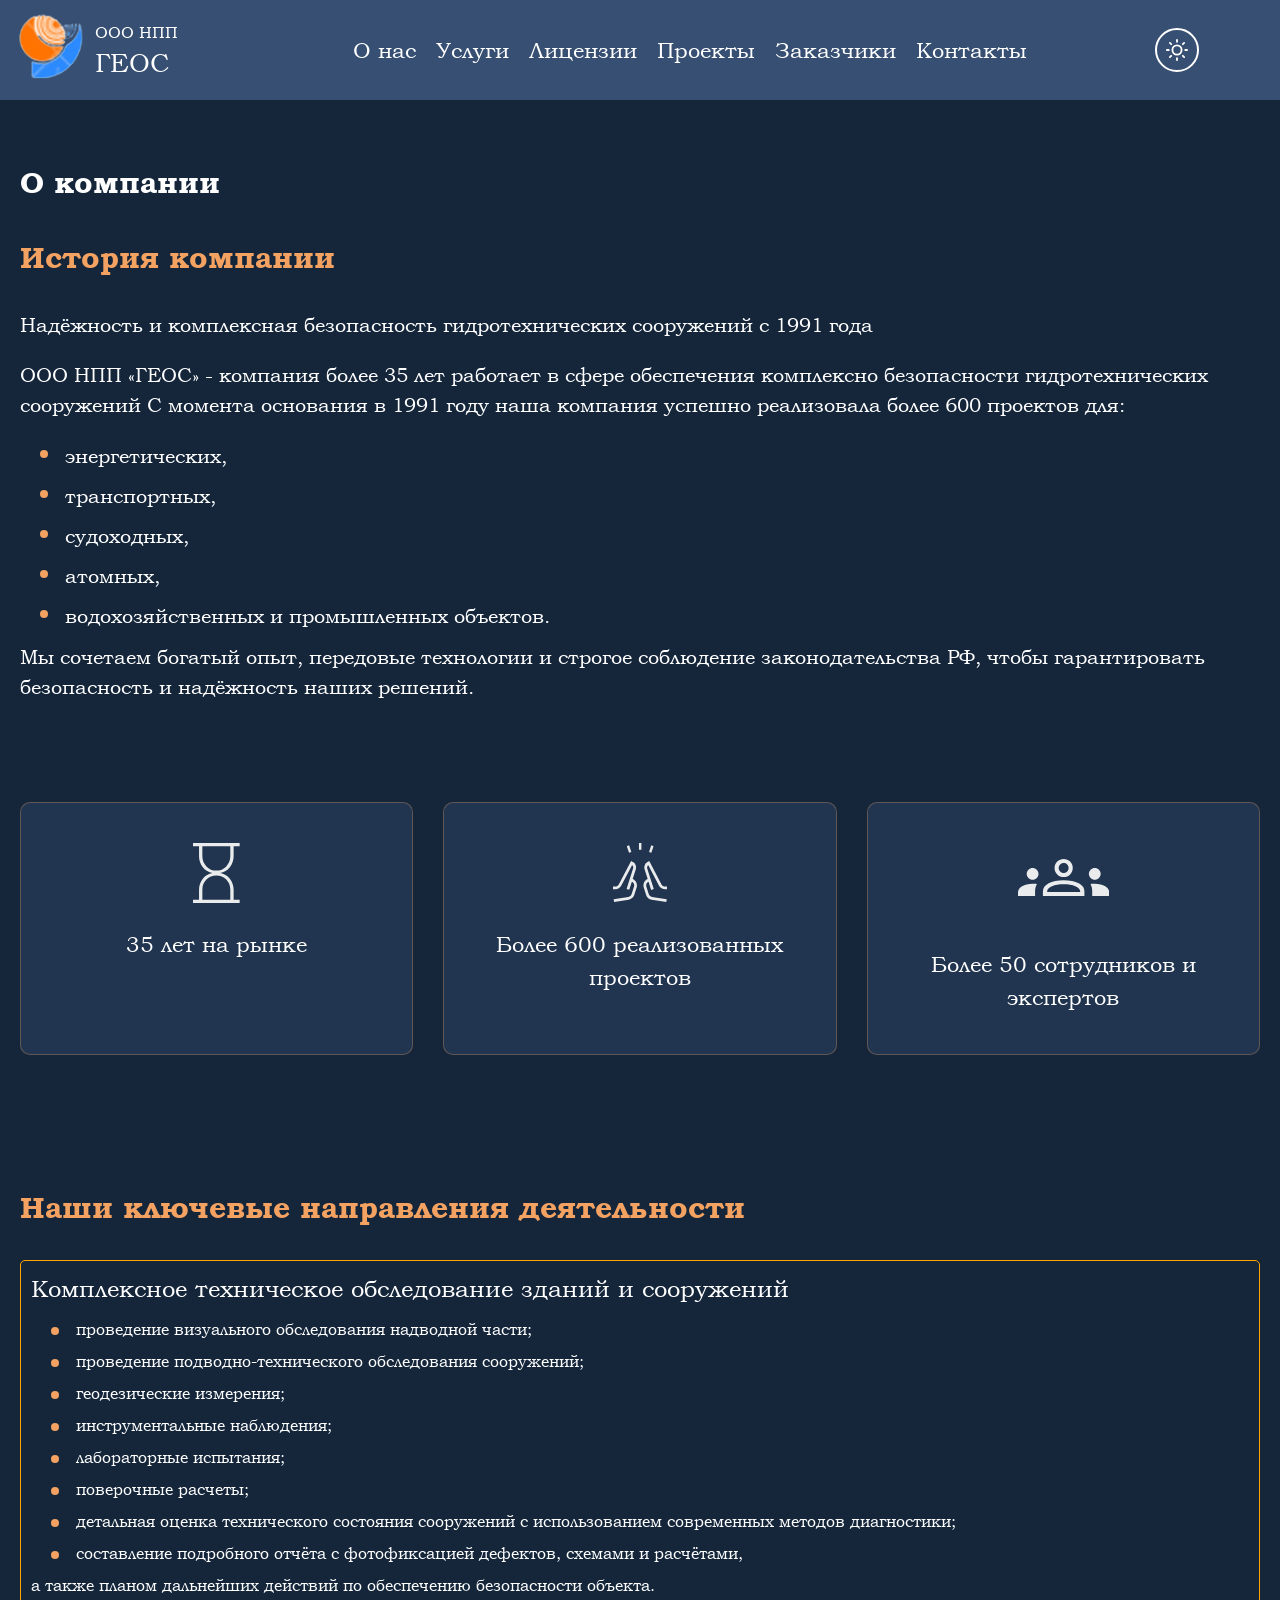
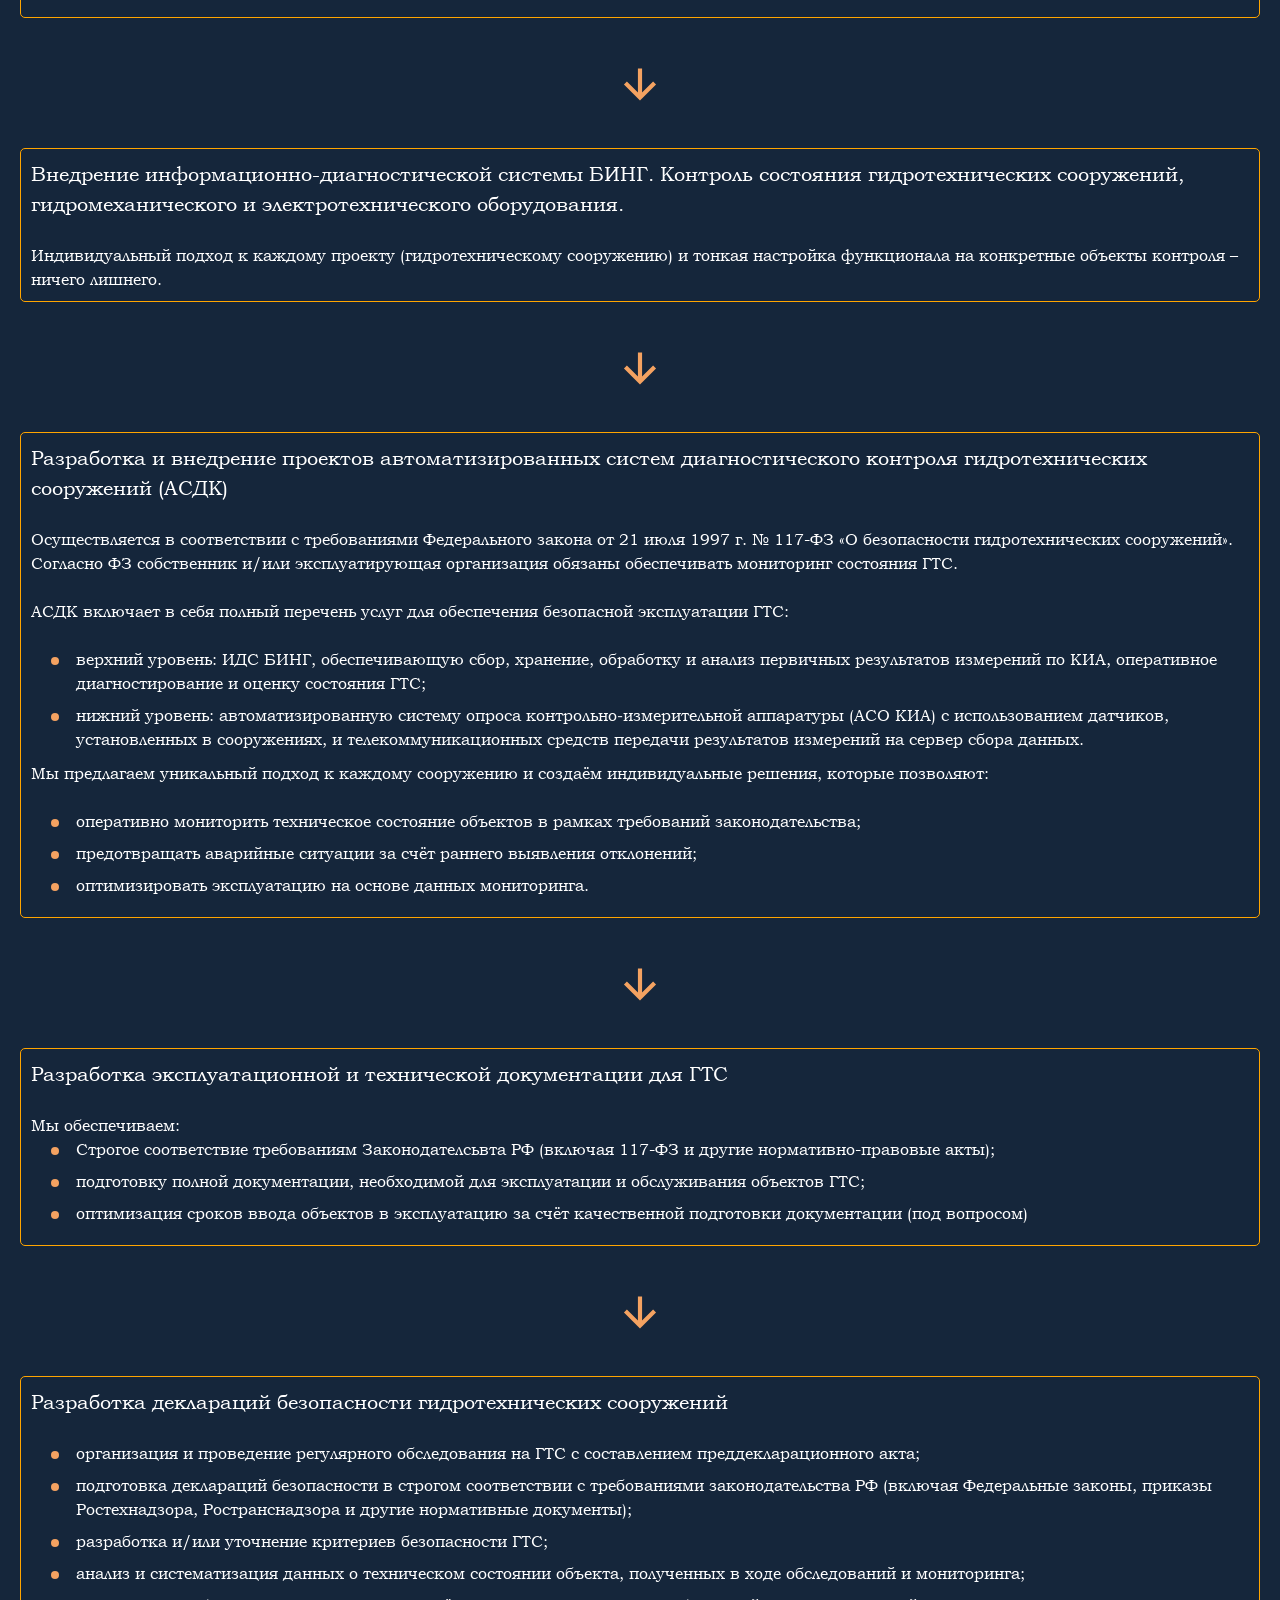
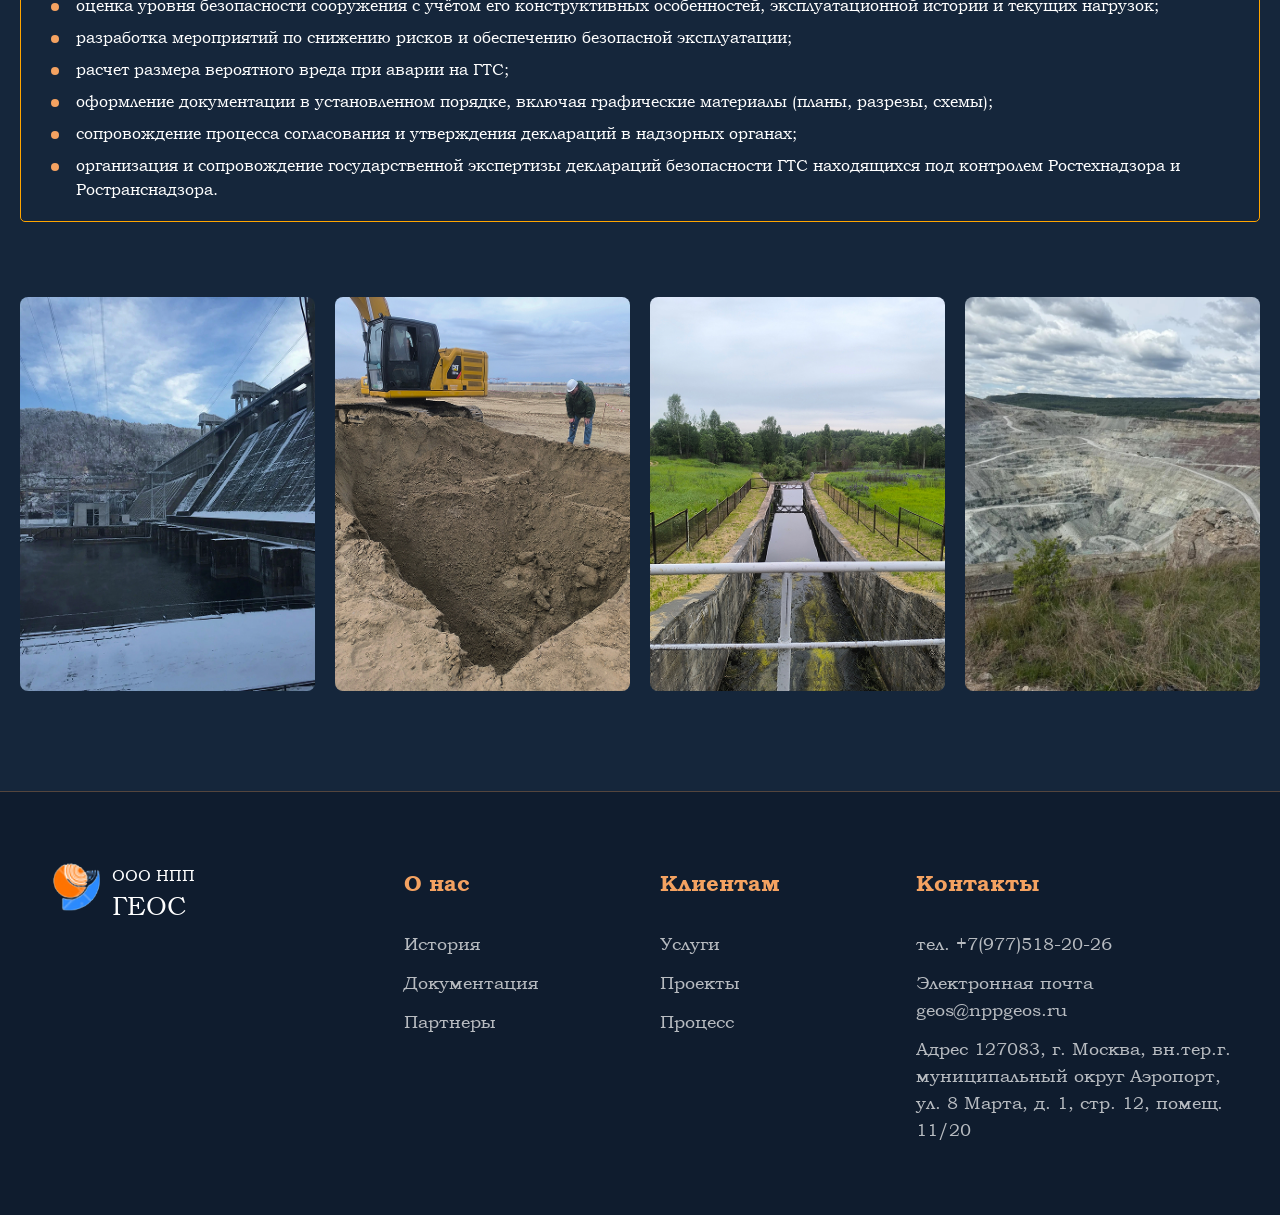
==== commit c328ca6b: "Добавил светлую тему" ====
--- a/about_compony.html
+++ b/about_compony.html
@@ -39,7 +39,7 @@
                   >
                 </li>
                 <li><a href="projects.html" class="menu__link">Проекты</a></li>
-                <li><a href="#" class="menu__link">Этапы</a></li>
+
                 <li>
                   <a href="customers.html" class="menu__link">Заказчики</a>
                 </li>
@@ -50,12 +50,11 @@
             </nav>
 
             <!-- Внутри <div class="header__top-inner"> -->
-            <!-- <button
+            <button
               id="theme-toggle"
               class="theme-toggle-btn"
               aria-label="Переключить тему"
             >
-            
               <svg
                 xmlns="http://www.w3.org/2000/svg"
                 width="24"
@@ -77,7 +76,7 @@
                 <line x1="4.22" y1="19.78" x2="5.64" y2="18.36"></line>
                 <line x1="18.36" y1="5.64" x2="19.78" y2="4.22"></line>
               </svg>
-            </button> -->
+            </button>
 
             <button class="burger-btn" aria-label="Открыть меню">
               <span class="burger-line"></span>
@@ -106,36 +105,10 @@
           <li>
             <a href="projects.html" class="mobile-menu__link">Проекты</a>
           </li>
-          <li><a href="#" class="mobile-menu__link">Этапы</a></li>
+
           <li>
             <a href="customers.html" class="mobile-menu__link">Заказчики</a>
           </li>
-          <li>
-            <a href="our_contacts.html" class="mobile-menu__link">Контакты</a>
-          </li>
-        </ul>
-      </nav>
-    </div>
-
-    <div class="mobile-menu">
-      <nav class="mobile-menu__nav">
-        <ul class="mobile-menu__list">
-          <li>
-            <a href="about_compony.html" class="mobile-menu__link">О нас</a>
-          </li>
-          <li>
-            <a href="services.html" class="mobile-menu__link">Услуги</a>
-          </li>
-          <li>
-            <a href="licenses_documentation.html" class="mobile-menu__link"
-              >Лицензии</a
-            >
-          </li>
-          <li>
-            <a href="projects.html" class="mobile-menu__link">Проекты</a>
-          </li>
-          <li><a href="#" class="mobile-menu__link">Этапы</a></li>
-          <li><a href="#" class="mobile-menu__link">Заказчики</a></li>
           <li>
             <a href="our_contacts.html" class="mobile-menu__link">Контакты</a>
           </li>
@@ -175,21 +148,51 @@
         </div>
         <div class="about__info">
           <div class="about__info__card">
-            <img src="./images/time.svg" alt="" />
+            <svg
+              width="35"
+              height="45"
+              viewBox="0 0 35 45"
+              fill="none"
+              xmlns="http://www.w3.org/2000/svg"
+            >
+              <path
+                d="M7.01937 42.5H27.9806V35C27.9806 32.0575 26.9694 29.5431 24.9469 27.4569C22.9248 25.3702 20.4425 24.3269 17.5 24.3269C14.5575 24.3269 12.0752 25.3702 10.0531 27.4569C8.03063 29.5431 7.01937 32.0575 7.01937 35V42.5ZM24.9469 17.5431C26.9694 15.4569 27.9806 12.9425 27.9806 10V2.5H7.01937V10C7.01937 12.9425 8.03063 15.4569 10.0531 17.5431C12.0752 19.6298 14.5575 20.6731 17.5 20.6731C20.4425 20.6731 22.9248 19.6298 24.9469 17.5431ZM0 45V42.5H4.51937V35C4.51937 31.9133 5.46563 29.1754 7.35813 26.7862C9.25063 24.3967 11.676 22.9679 14.6344 22.5C11.676 22 9.25063 20.5633 7.35813 18.19C5.46563 15.8167 4.51937 13.0867 4.51937 10V2.5H0V0H35V2.5H30.4806V10C30.4806 13.0867 29.5344 15.8167 27.6419 18.19C25.7494 20.5633 23.324 22 20.3656 22.5C23.324 22.9679 25.7494 24.3967 27.6419 26.7862C29.5344 29.1754 30.4806 31.9133 30.4806 35V42.5H35V45H0Z"
+                fill="currentColor"
+              />
+            </svg>
             <p class="about__info__card__text">35 лет на рынке</p>
           </div>
           <div class="about__info__card">
-            <img src="./images/project.svg" alt="" />
+            <svg
+              width="49"
+              height="54"
+              viewBox="0 0 49 54"
+              fill="none"
+              xmlns="http://www.w3.org/2000/svg"
+            >
+              <path
+                d="M14.4519 8.83187L12.4325 2.82188L14.4906 2.12938L16.51 8.125L14.4519 8.83187ZM23.3656 5.96125V0H25.5769V5.96125H23.3656ZM34.4906 8.83187L32.4325 8.125L34.4519 2.12938L36.51 2.83625L34.4906 8.83187ZM0.951875 53.0288L0.586875 50.5431L13.7744 48.495C14.4844 48.3742 15.1138 48.0867 15.6625 47.6325C16.2113 47.1787 16.585 46.6104 16.7838 45.9275L18.8606 39.3025C19.1652 38.3987 19.1413 37.5158 18.7887 36.6537C18.4362 35.7917 17.8288 35.1667 16.9663 34.7787L14.6156 42.1444L12.2213 41.365L18.0575 23.0288C18.2371 22.4263 18.2548 21.8348 18.1106 21.2544C17.9665 20.6744 17.6444 20.2594 17.1444 20.0094L7.51938 38.3556C6.98104 39.3715 6.21438 40.18 5.21938 40.7812C4.22479 41.3821 3.15167 41.6825 2 41.6825H0V39.1825H2C2.68292 39.1825 3.32375 39.0092 3.9225 38.6625C4.52125 38.3158 4.97812 37.8273 5.29312 37.1969L16.3075 16.2256L18.2788 17.3506C19.3717 18.0015 20.105 18.9415 20.4788 20.1706C20.8521 21.3998 20.8479 22.6281 20.4663 23.8556L17.7119 32.4325C19.2244 33.0446 20.3148 34.0863 20.9831 35.5575C21.6515 37.0288 21.7421 38.5417 21.255 40.0963L19.13 46.7213C18.7679 47.8621 18.1356 48.8131 17.2331 49.5744C16.331 50.3356 15.2998 50.8044 14.1394 50.9806L0.951875 53.0288ZM47.9906 53.0769L34.8031 51.0288C33.6427 50.8525 32.6115 50.3838 31.7094 49.6225C30.8069 48.8613 30.1746 47.9102 29.8125 46.7694L27.6875 40.1444C27.2004 38.5898 27.291 37.0769 27.9594 35.6056C28.6277 34.1344 29.7181 33.0927 31.2306 32.4806L28.4763 23.9038C28.0946 22.6763 28.0904 21.4479 28.4638 20.2188C28.8375 18.9896 29.5708 18.0496 30.6638 17.3988L32.635 16.2738L43.6494 37.245C43.9627 37.8754 44.4175 38.364 45.0137 38.7106C45.6096 39.0573 46.2525 39.2306 46.9425 39.2306H48.9425V41.7306H46.9425C45.7917 41.7306 44.7187 41.4302 43.7237 40.8294C42.7283 40.2281 41.9615 39.4196 41.4231 38.4037L31.7981 20.0575C31.2981 20.3075 30.976 20.7225 30.8319 21.3025C30.6877 21.8829 30.7054 22.4744 30.885 23.0769L36.7212 41.4131L34.3269 42.1919L31.9763 34.8269C31.1138 35.2148 30.5063 35.8398 30.1537 36.7019C29.8012 37.564 29.7773 38.4469 30.0819 39.3506L32.1587 45.9756C32.3575 46.6585 32.7312 47.2269 33.28 47.6806C33.8288 48.1344 34.4581 48.4219 35.1681 48.5431L48.3556 50.5913L47.9906 53.0769Z"
+                fill="currentColor"
+              />
+            </svg>
             <p class="about__info__card__text">
               Более 600 реализованных проектов
             </p>
           </div>
           <div class="about__info__card">
-            <img
-              src="./images/staffs.svg"
-              alt=""
-              class="about__info__card__img__staffs"
-            />
+            <svg
+              style="margin-top: 5px"
+              width="35"
+              height="23"
+              viewBox="0 0 55 23"
+              fill="none"
+              xmlns="http://www.w3.org/2000/svg"
+            >
+              <path
+                d="M0 22.4044V20.2456C0 18.7102 0.820416 17.436 2.46125 16.4231C4.1025 15.4106 6.21479 14.9044 8.79813 14.9044C9.17938 14.9044 9.58792 14.9227 10.0238 14.9594C10.46 14.9965 10.9233 15.0567 11.4137 15.14C11.0225 15.8225 10.7371 16.5227 10.5575 17.2406C10.3783 17.9585 10.2887 18.6781 10.2887 19.3994V22.4044H0ZM15 22.4044V19.5919C15 18.5844 15.2925 17.6633 15.8775 16.8288C16.4625 15.9946 17.3254 15.2729 18.4662 14.6638C19.6075 14.055 20.9369 13.5983 22.4544 13.2938C23.9719 12.9892 25.6473 12.8369 27.4806 12.8369C29.3494 12.8369 31.0425 12.9892 32.56 13.2938C34.0775 13.5983 35.4069 14.055 36.5481 14.6638C37.689 15.2729 38.5496 15.9946 39.13 16.8288C39.71 17.6633 40 18.5844 40 19.5919V22.4044H15ZM44.7113 22.4044V19.4138C44.7113 18.6163 44.624 17.8648 44.4494 17.1594C44.2748 16.454 44.0129 15.7808 43.6637 15.14C44.1858 15.0567 44.6546 14.9965 45.07 14.9594C45.485 14.9227 45.8783 14.9044 46.25 14.9044C48.8333 14.9044 50.9375 15.4083 52.5625 16.4163C54.1875 17.4242 55 18.7006 55 20.2456V22.4044H44.7113ZM17.5719 19.9044H37.4425V19.3756C37.3463 18.1894 36.3742 17.2198 34.5262 16.4669C32.6787 15.7135 30.3367 15.3369 27.5 15.3369C24.6633 15.3369 22.3212 15.7135 20.4737 16.4669C18.6258 17.2198 17.6585 18.1894 17.5719 19.3756V19.9044ZM8.785 12.5481C7.80333 12.5481 6.96708 12.1998 6.27625 11.5031C5.58583 10.8065 5.24062 9.96896 5.24062 8.99063C5.24062 8.02271 5.58896 7.19583 6.28563 6.51C6.98229 5.82417 7.81979 5.48125 8.79813 5.48125C9.76604 5.48125 10.601 5.82417 11.3031 6.51C12.0048 7.19583 12.3556 8.0275 12.3556 9.005C12.3556 9.95375 12.0135 10.7815 11.3294 11.4881C10.6448 12.1948 9.79667 12.5481 8.785 12.5481ZM46.25 12.5481C45.2917 12.5481 44.4592 12.1948 43.7525 11.4881C43.0458 10.7815 42.6925 9.95375 42.6925 9.005C42.6925 8.0275 43.0458 7.19583 43.7525 6.51C44.4592 5.82417 45.2948 5.48125 46.2594 5.48125C47.2531 5.48125 48.0929 5.82417 48.7788 6.51C49.4646 7.19583 49.8075 8.02271 49.8075 8.99063C49.8075 9.96896 49.4667 10.8065 48.785 11.5031C48.1029 12.1998 47.2579 12.5481 46.25 12.5481ZM27.5169 10.9619C25.9994 10.9619 24.7037 10.429 23.63 9.36313C22.5562 8.29771 22.0194 7.00375 22.0194 5.48125C22.0194 3.92833 22.5521 2.62667 23.6175 1.57625C24.6833 0.525419 25.9775 0 27.5 0C29.0529 0 30.3546 0.523751 31.405 1.57125C32.4554 2.61833 32.9806 3.91604 32.9806 5.46437C32.9806 6.98187 32.4571 8.2775 31.41 9.35125C30.3629 10.425 29.0652 10.9619 27.5169 10.9619ZM27.5238 8.46188C28.3446 8.46188 29.0425 8.16625 29.6175 7.575C30.1929 6.98333 30.4806 6.27729 30.4806 5.45687C30.4806 4.63646 30.195 3.93854 29.6237 3.36312C29.0525 2.78771 28.3446 2.5 27.5 2.5C26.6954 2.5 25.9975 2.78584 25.4062 3.3575C24.815 3.92875 24.5194 4.63667 24.5194 5.48125C24.5194 6.28542 24.815 6.98333 25.4062 7.575C25.9975 8.16625 26.7033 8.46188 27.5238 8.46188Z"
+                fill="currentColor"
+              />
+            </svg>
             <p class="about__info__card__text__staffs">
               Более 50 сотрудников и экспертов
             </p>
@@ -382,7 +385,12 @@
               </li>
             </ul>
           </div>
-          <img src="./images/main-image.jpg" alt="" class="main__image" />
+          <div class="block__photo">
+            <img src="./images/about-photo-1.jpg" alt="" class="about__photo" />
+            <img src="./images/about-photo-2.jpg" alt="" class="about__photo" />
+            <img src="./images/about-photo-3.jpg" alt="" class="about__photo" />
+            <img src="./images/about-photo-4.jpg" alt="" class="about__photo" />
+          </div>
         </div>
       </div>
     </main>
@@ -519,6 +527,30 @@
           closeMenu();
         }
       });
+
+      // Переключение темы
+      const themeToggleBtn = document.getElementById("theme-toggle");
+
+      // Проверяем сохраненную тему в localStorage
+      const savedTheme = localStorage.getItem("theme");
+      if (savedTheme === "light") {
+        body.classList.add("light-theme");
+      }
+
+      // Если кнопка существует, добавляем обработчик
+      if (themeToggleBtn) {
+        themeToggleBtn.addEventListener("click", () => {
+          document.body.classList.toggle("light-theme");
+
+          if (document.body.classList.contains("light-theme")) {
+            localStorage.setItem("theme", "light");
+            // Опционально: сменить иконку на луну
+          } else {
+            localStorage.setItem("theme", "dark");
+            // Опционально: сменить иконку на солнце
+          }
+        });
+      }
     </script>
   </body>
 </html>
--- a/css/about_compony.css
+++ b/css/about_compony.css
@@ -36,6 +36,67 @@
 }
 
 /* ======================
+   СВЕТЛАЯ ТЕМА (LIGHT THEME)
+   На основе предоставленной палитры
+====================== */
+
+body.light-theme {
+  /* Основные фоны */
+  --color-primary: #f6fcff; /* Был #15263B -> Стал очень светлым фоном */
+  --color-secondary: #e5f4fb; /* Был #364F72 -> Светло-голубой для хедера/подложек */
+  --color-light-bg: #deeeff; /* Был #E8F4F8 -> Бледно-голубой для секций */
+
+  /* Тексты */
+  --color-text: #000000; /* Был белый -> Черный */
+  --color-text-muted: #111b25; /* Был полупрозрачный белый -> Темно-серый */
+
+  /* Акценты и границы */
+  --color-accent: #f39b42; /* Чуть более насыщенный оранжевый */
+  --color-border: #324a68; /* Серо-синий для границ вместо прозрачного оранжевого */
+
+  /* Тени нужно сделать темнее, так как фон светлый */
+  --shadow-sm: 0 4px 12px rgba(0, 0, 0, 0.08);
+  --shadow-md: 0 8px 20px rgba(0, 0, 0, 0.12);
+  --shadow-lg: 0 15px 40px rgba(0, 0, 0, 0.15);
+  --shadow-xl: 0 20px 40px rgba(0, 0, 0, 0.2);
+}
+
+body.light-theme .title {
+  color: #e59349;
+}
+
+body.light-theme .compony__history__title {
+  color: var(--color-text);
+}
+
+body.light-theme .about__info__card {
+  background: var(--color-primary);
+}
+
+body.light-theme .about__info__card svg {
+  color: #000000 !important;
+}
+
+/* 5. Футер (обычно темный, но если хотим светлый футер: раскомментируйте ниже) */
+
+body.light-theme .footer {
+  background: #0f1c2e;
+  border-top-color: #324a68;
+}
+body.light-theme .about__us__title,
+body.light-theme .clients__title,
+body.light-theme .contacts__title {
+  color: #f39b42;
+}
+body.light-theme .about__us__menu__item,
+body.light-theme .clients__menu__item,
+body.light-theme .contacts__menu__item,
+body.light-theme .text__npp,
+body.light-theme .text__geos {
+  color: #fff;
+}
+
+/* ======================
    ПОДКЛЮЧЕНИЕ ШРИФТА BOOKMAN OLD STYLE
 ====================== */
 
@@ -77,8 +138,8 @@
   margin: 0;
   font-family: "Bookman Old Style", "Montserrat", serif;
   line-height: 1.5;
-  background-color: #15263b;
-  color: #fff;
+  background-color: var(--color-primary);
+  color: var(--color-text);
 }
 
 a {
@@ -202,6 +263,15 @@
   width: 100%;
 }
 
+.about__info__card svg {
+  color: #ffffff;
+  height: 60px;
+  width: auto;
+  margin-bottom: 25px;
+  opacity: 0.9;
+  transition: transform var(--transition-base);
+}
+
 .compony__history__title,
 .title,
 .compony__activity__title {
@@ -209,11 +279,18 @@
   margin-bottom: 30px;
 }
 
+.compony__activity__title {
+  color: var(--color-accent);
+}
+
+.compony__history__title {
+  color: var(--color-accent);
+}
+
 .first__paragraph {
   font-size: 20px;
   margin-bottom: 20px;
   font-weight: 500;
-  color: var(--color-accent);
 }
 
 .second__paragraph {
@@ -497,6 +574,21 @@
   border-radius: 50%;
 }
 
+.block__photo {
+  display: grid;
+  grid-template-columns: repeat(4, 1fr);
+  margin-bottom: 100px;
+  gap: 20px;
+}
+
+.about__photo {
+  width: 100%;
+  height: auto;
+  aspect-ratio: 318 / 425; /* Сохраняем пропорции */
+  object-fit: cover; /* Чтобы фото красиво обрезались */
+  border-radius: 8px; /* Опционально */
+}
+
 /* ==========================================
    1400px
 ========================================== */
@@ -635,11 +727,9 @@
     font-size: 17px;
   }
 
-  /* Footer */
-  .footer {
+  .block__photo {
     grid-template-columns: repeat(2, 1fr);
-    gap: 30px;
-    padding: 40px 30px;
+    gap: 20px;
   }
 }
 
@@ -854,6 +944,11 @@
     width: 35px;
     height: 35px;
     margin: 25px auto;
+  }
+
+  .block__photo {
+    grid-template-columns: 1fr;
+    gap: 15px;
   }
 }
 
@@ -1137,3 +1232,60 @@
     padding: 15px 20px;
   }
 }
+
+/* ======================
+   КНОПКА ПЕРЕКЛЮЧЕНИЯ ТЕМЫ
+====================== */
+
+.theme-toggle-btn {
+  display: flex;
+  align-items: center;
+  justify-content: center;
+  width: 44px;
+  height: 44px;
+  background: transparent;
+  border: 2px solid white;
+  border-radius: 50%;
+  cursor: pointer;
+  color: var(--color-text);
+  transition: all 0.3s ease;
+  padding: 0;
+  margin-left: 40px;
+}
+
+.theme-toggle-btn:hover {
+  border-color: var(--color-accent);
+  color: var(--color-accent);
+  transform: rotate(15deg) scale(1.05);
+}
+
+.theme-toggle-btn svg {
+  width: 22px;
+  height: 22px;
+  stroke-width: 2;
+  transition: transform 0.3s ease;
+}
+
+/* Анимация иконки при переключении */
+body.light-theme .theme-toggle-btn svg {
+  transform: rotate(360deg);
+  color: #fff;
+  stroke: #fff;
+}
+
+/* В мобильном меню кнопка должна быть видна */
+@media (max-width: 992px) {
+  .theme-toggle-btn {
+    position: absolute;
+    width: 38px;
+    height: 38px;
+
+    top: 10px;
+    right: 20px;
+  }
+
+  .theme-toggle-btn svg {
+    width: 20px;
+    height: 20px;
+  }
+}
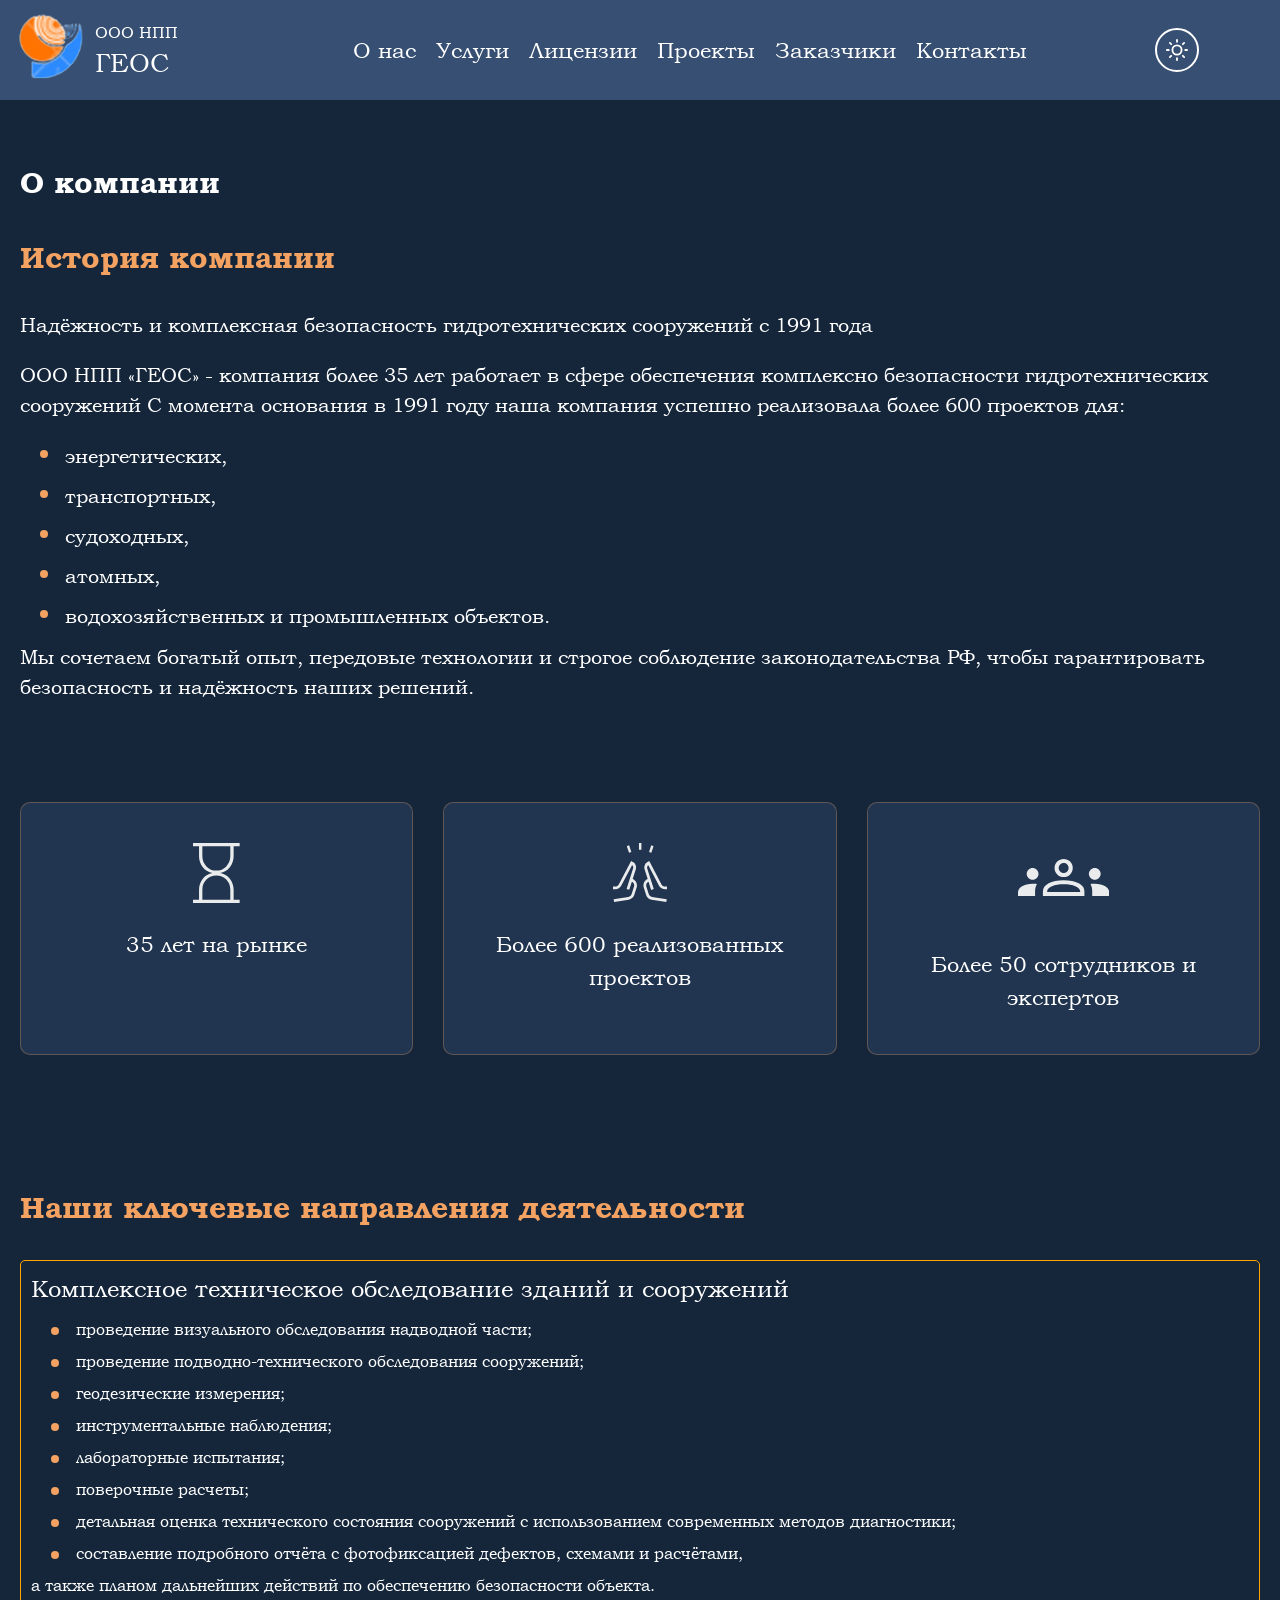
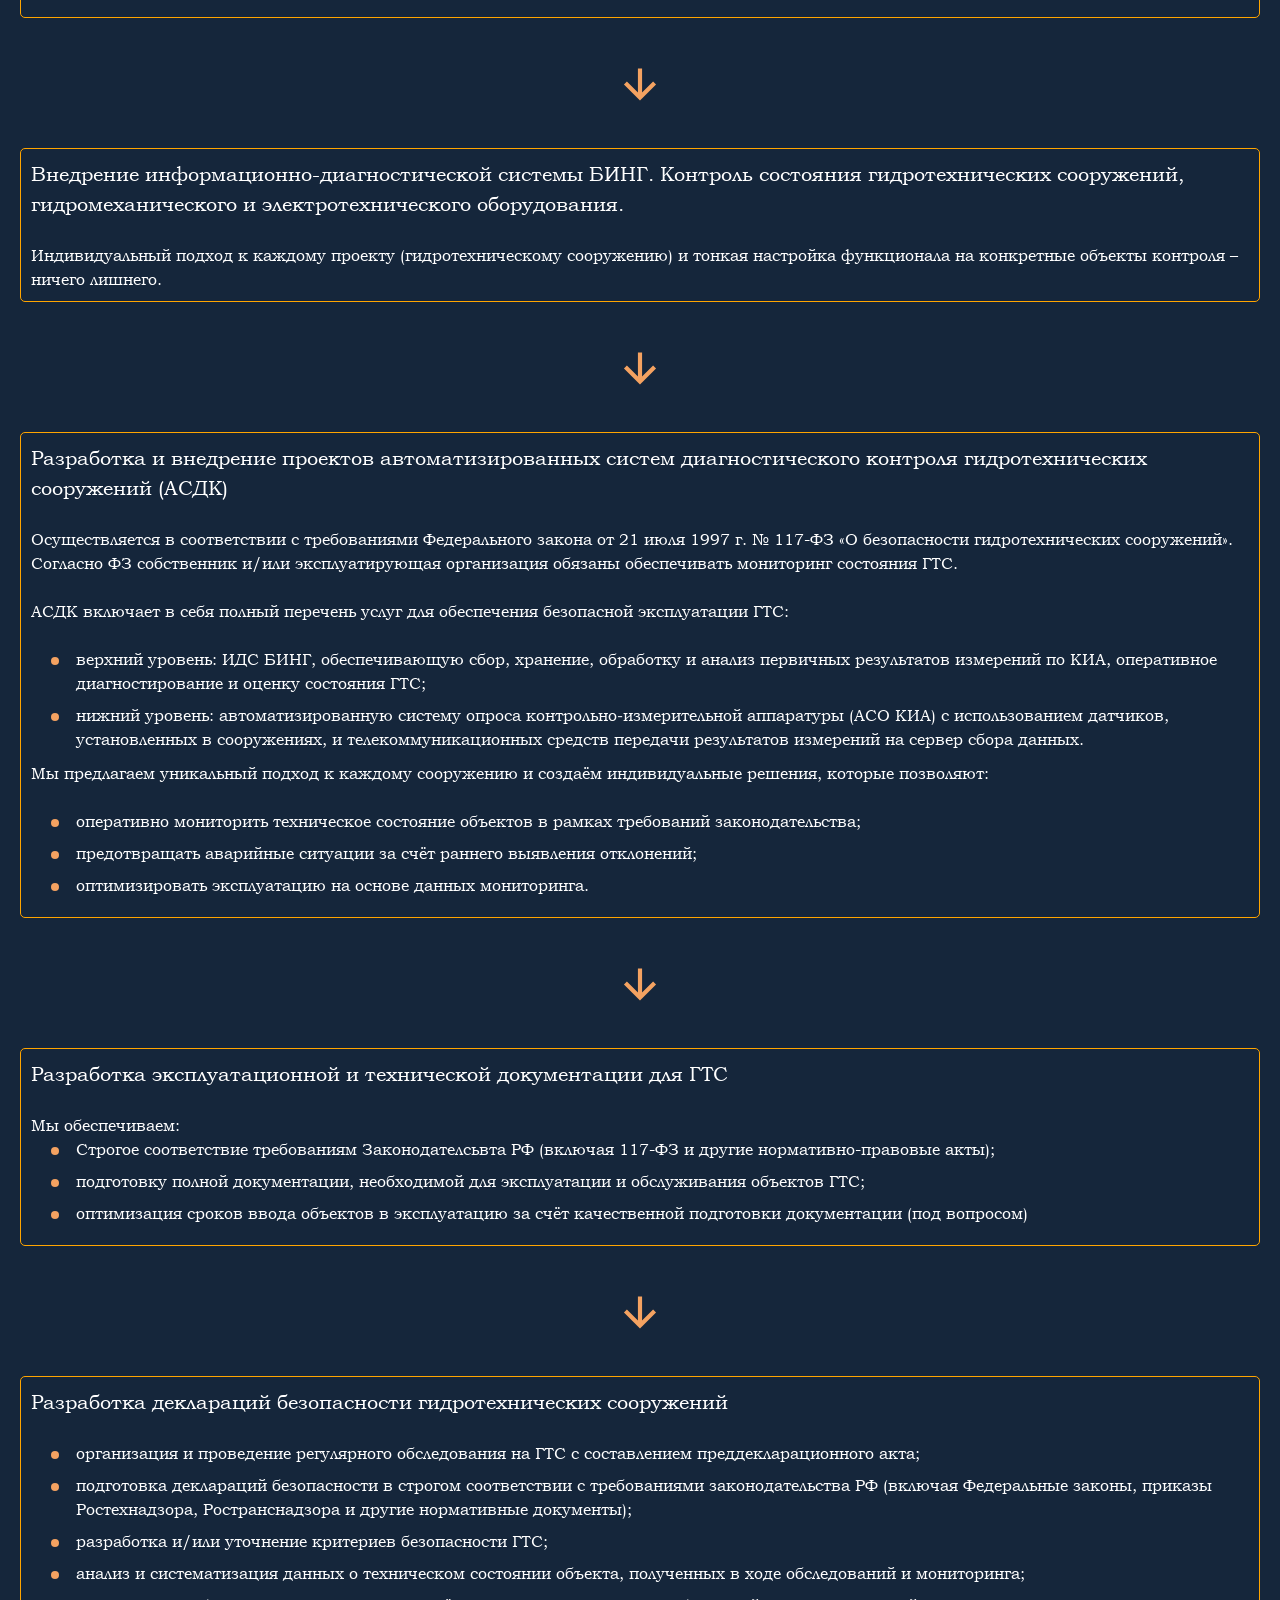
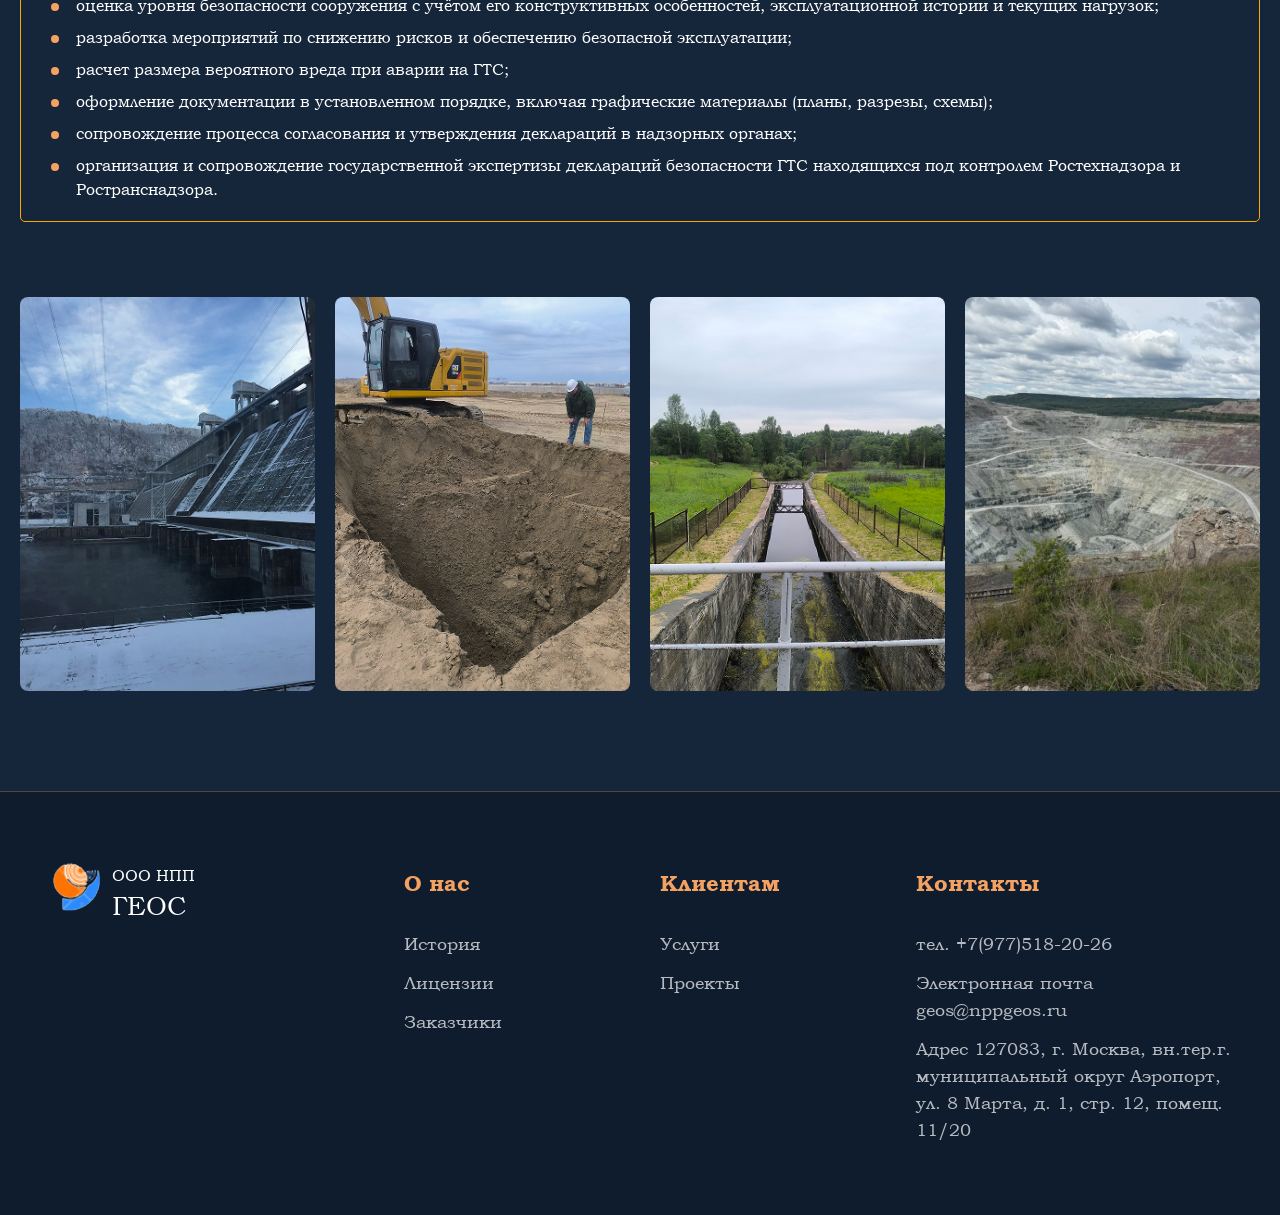
==== commit 855ea561: "Добавление заказчиков, условия использования яндекс карт, общие правки" ====
--- a/about_compony.html
+++ b/about_compony.html
@@ -408,13 +408,15 @@
         <p class="about__us__title">О нас</p>
         <ul class="about__us__menu">
           <li class="about__us__menu__item">
-            <a href="#" class="menu__link__item">История</a>
+            <a href="about_compony.html" class="menu__link__item">История</a>
           </li>
           <li class="about__us__menu__item">
-            <a href="#" class="menu__link__item">Документация</a>
+            <a href="licenses_documentation.html" class="menu__link__item"
+              >Лицензии</a
+            >
           </li>
           <li class="about__us__menu__item">
-            <a href="#" class="menu__link__item">Партнеры</a>
+            <a href="customers.html" class="menu__link__item">Заказчики</a>
           </li>
         </ul>
       </div>
@@ -423,13 +425,10 @@
         <p class="clients__title">Клиентам</p>
         <ul class="clients__menu">
           <li class="clients__menu__item">
-            <a href="#" class="menu__link__item">Услуги</a>
+            <a href="services.html" class="menu__link__item">Услуги</a>
           </li>
           <li class="clients__menu__item">
-            <a href="#" class="menu__link__item">Проекты</a>
-          </li>
-          <li class="clients__menu__item">
-            <a href="#" class="menu__link__item">Процесс</a>
+            <a href="projects.html" class="menu__link__item">Проекты</a>
           </li>
         </ul>
       </div>
--- a/css/about_compony.css
+++ b/css/about_compony.css
@@ -77,6 +77,10 @@
   color: #000000 !important;
 }
 
+body.light-theme .burger-line {
+  background: white;
+}
+
 /* 5. Футер (обычно темный, но если хотим светлый футер: раскомментируйте ниже) */
 
 body.light-theme .footer {
@@ -235,7 +239,7 @@
 }
 
 .menu__link {
-  font-size: var(--font-lg);
+  font-size: var(--font-md);
   transition: var(--transition-base);
   white-space: nowrap;
   position: relative;
